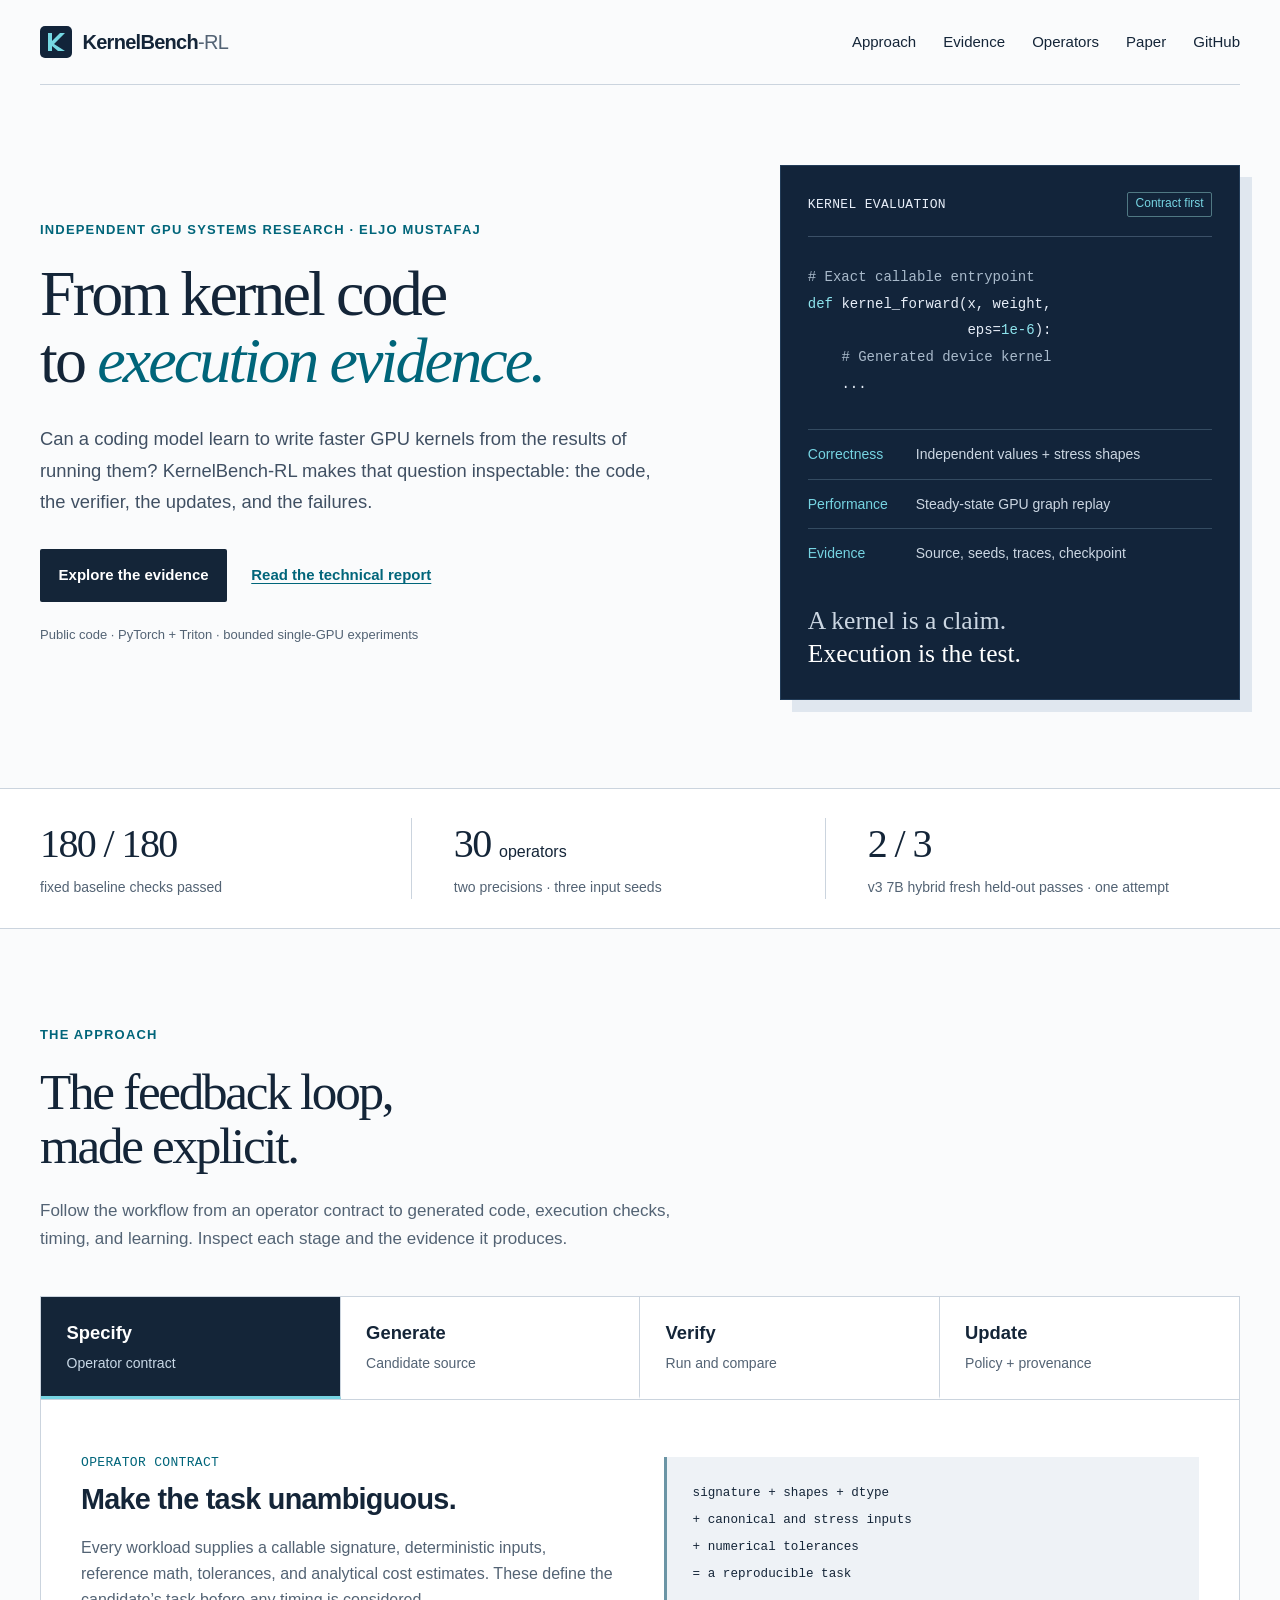
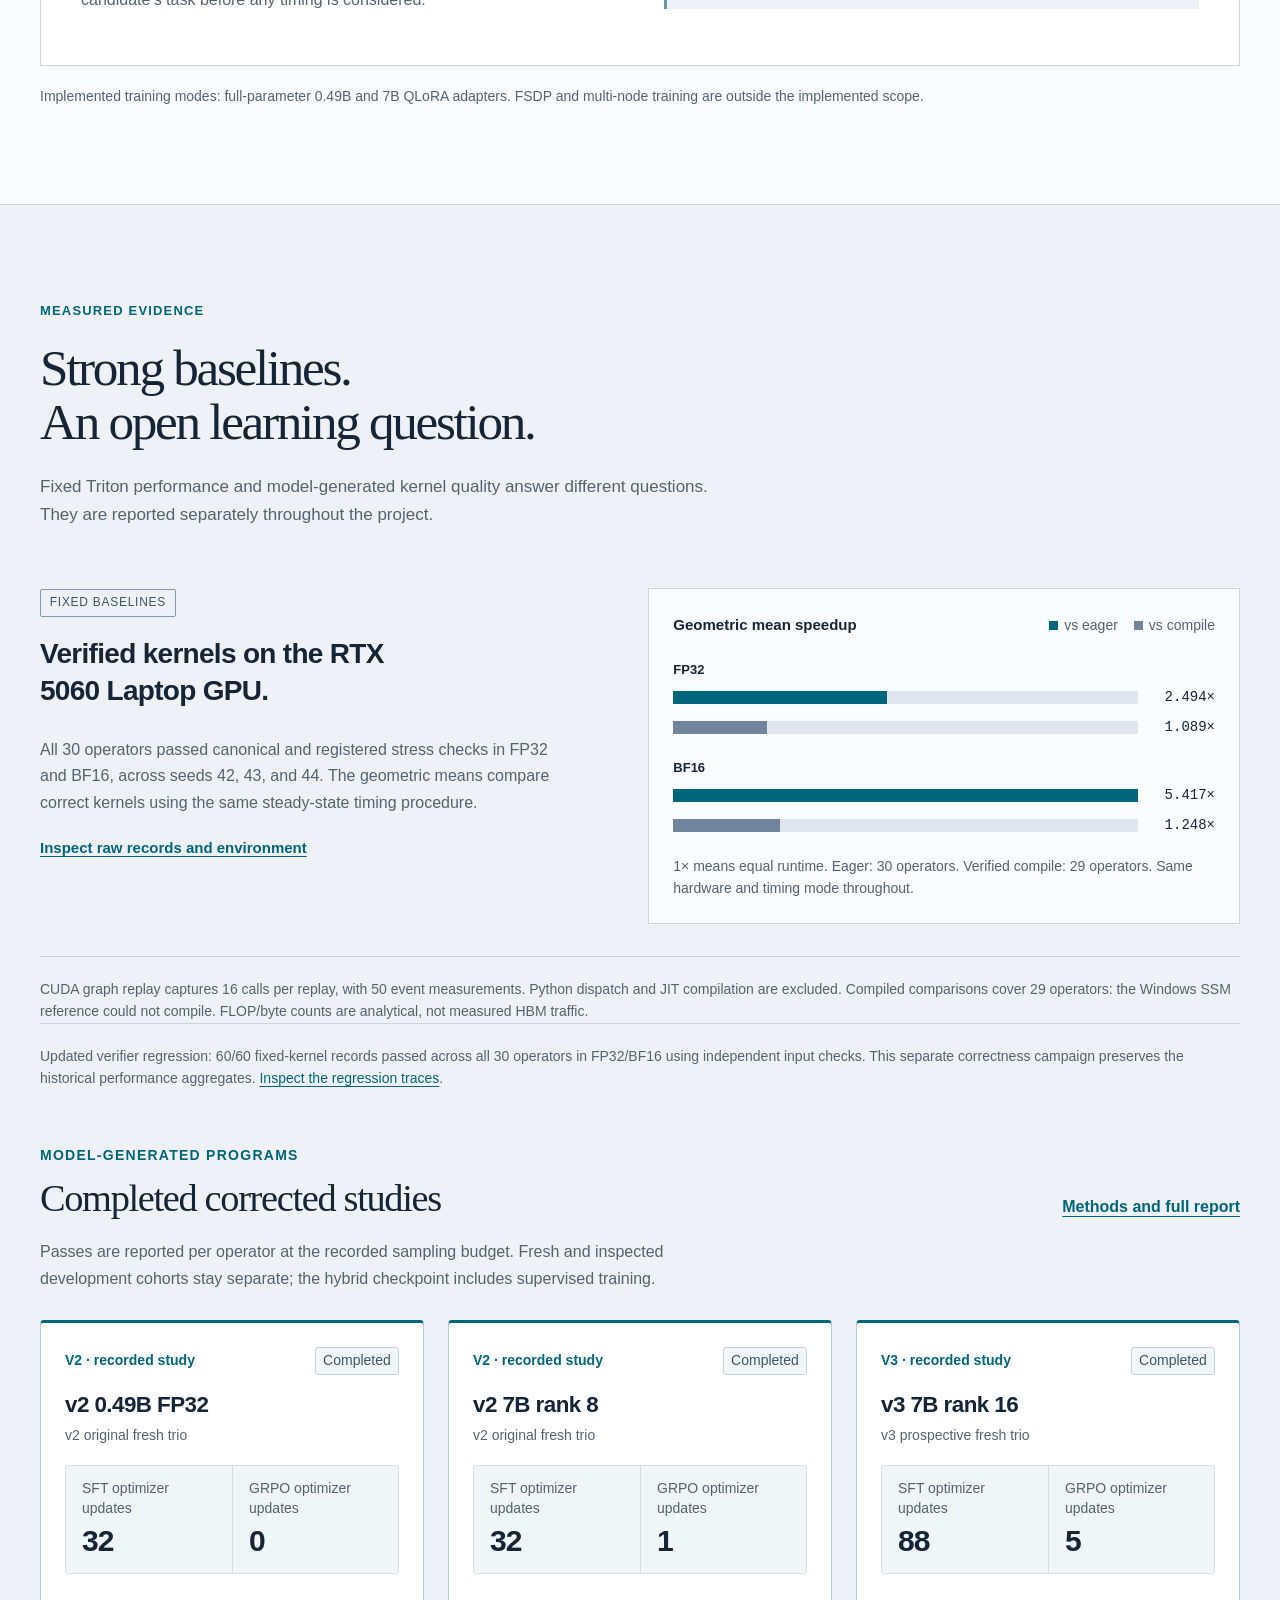
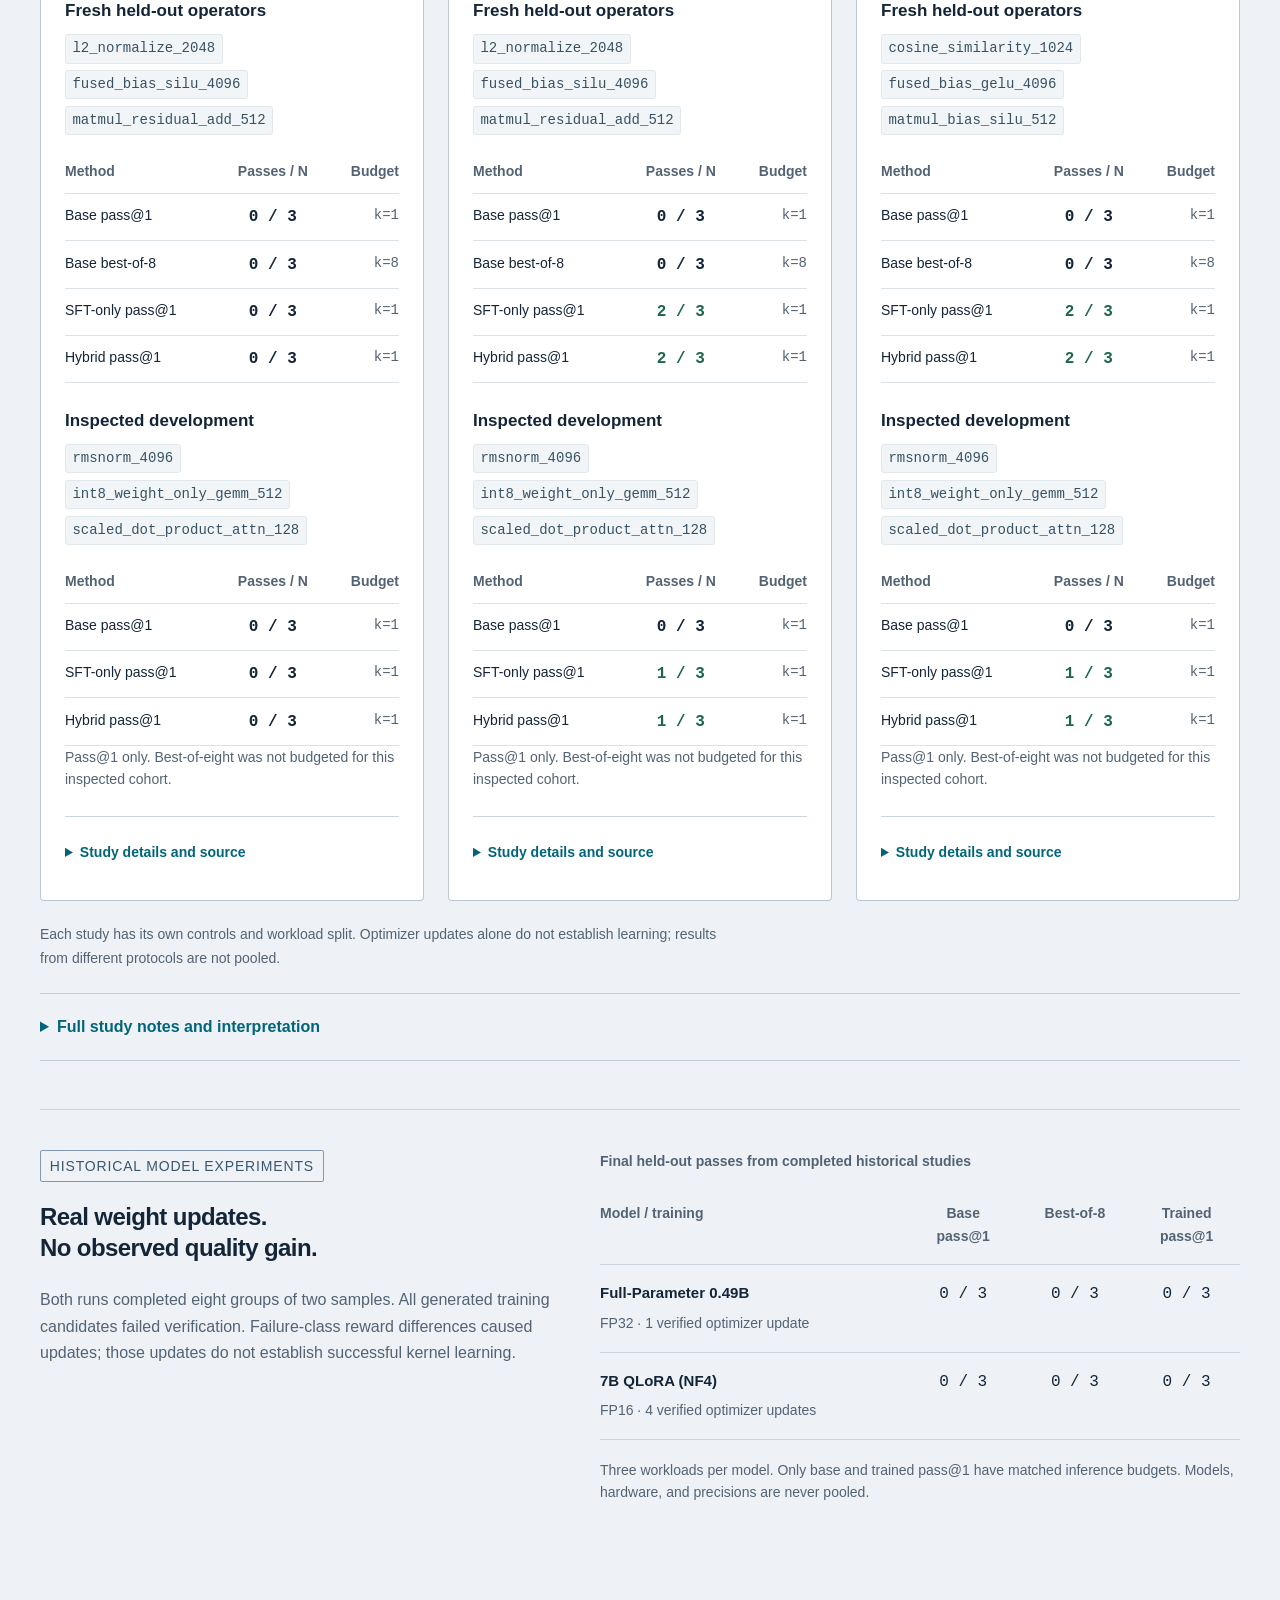
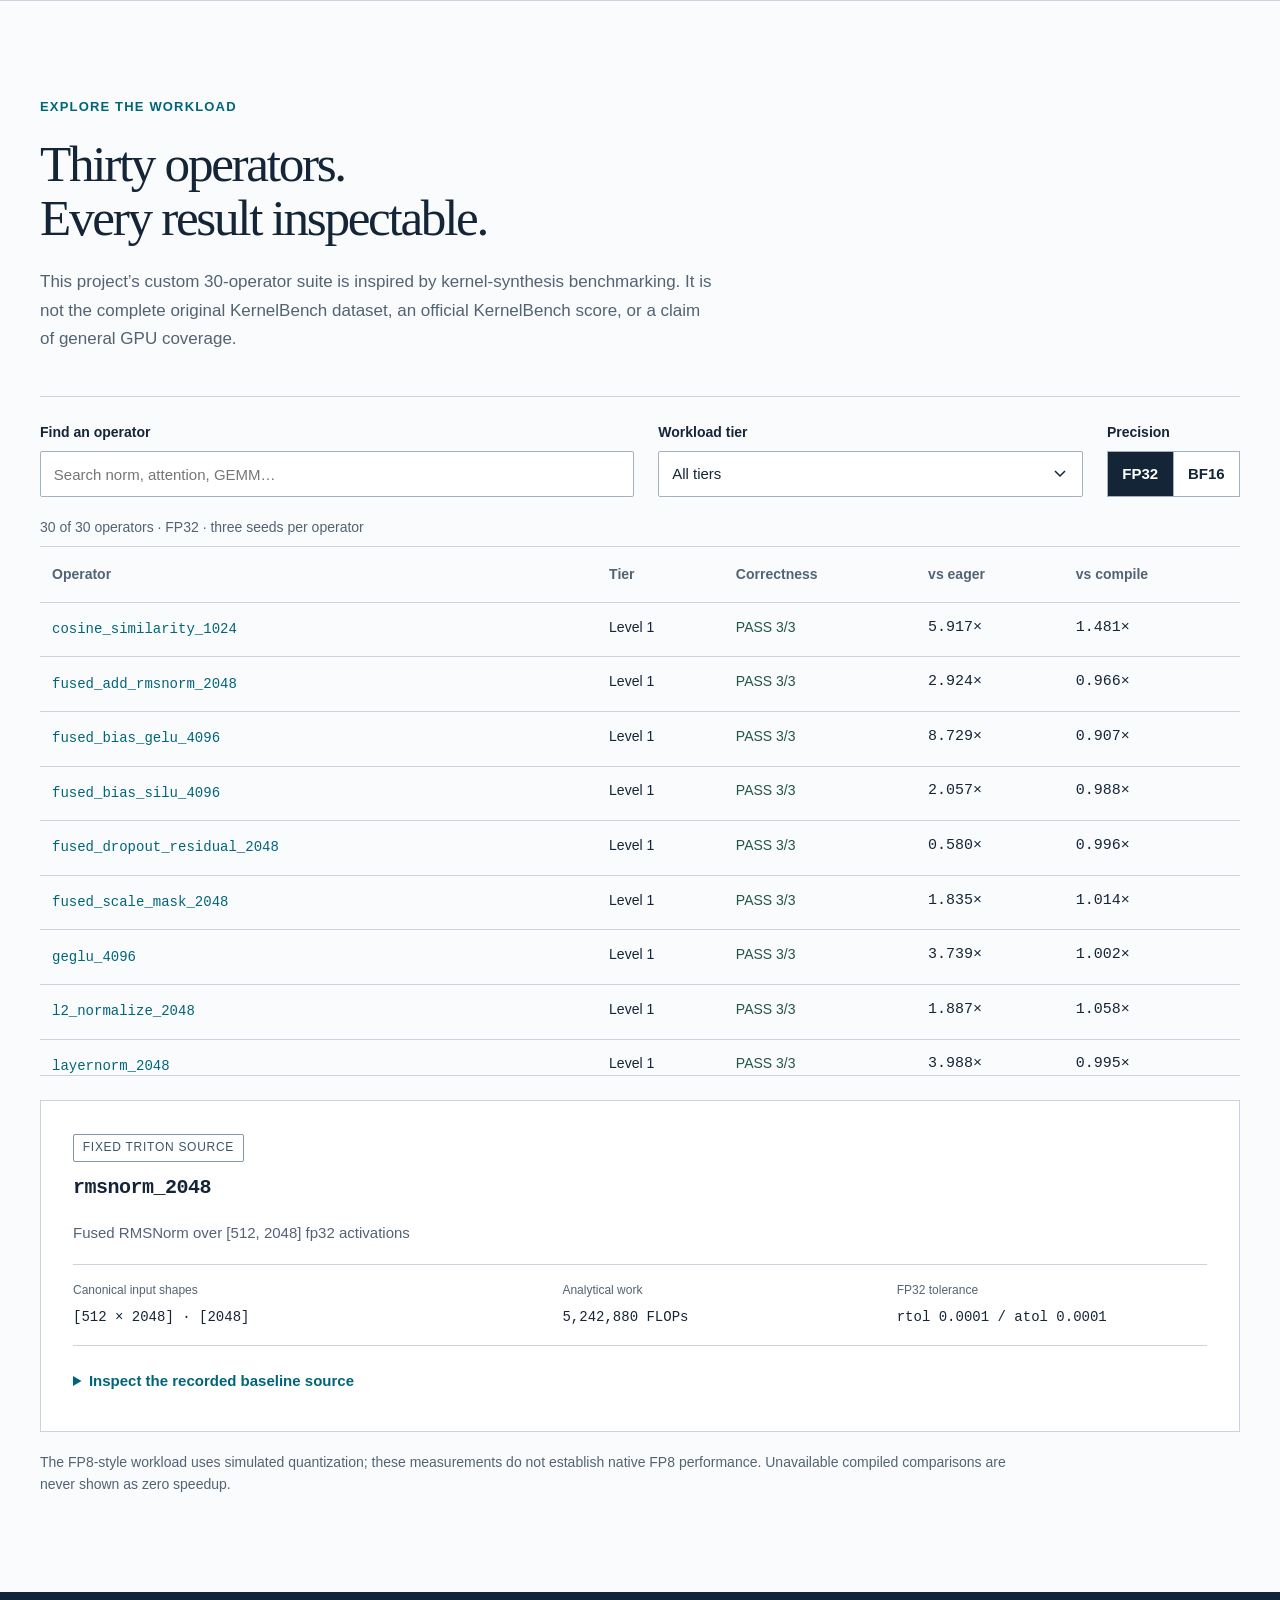
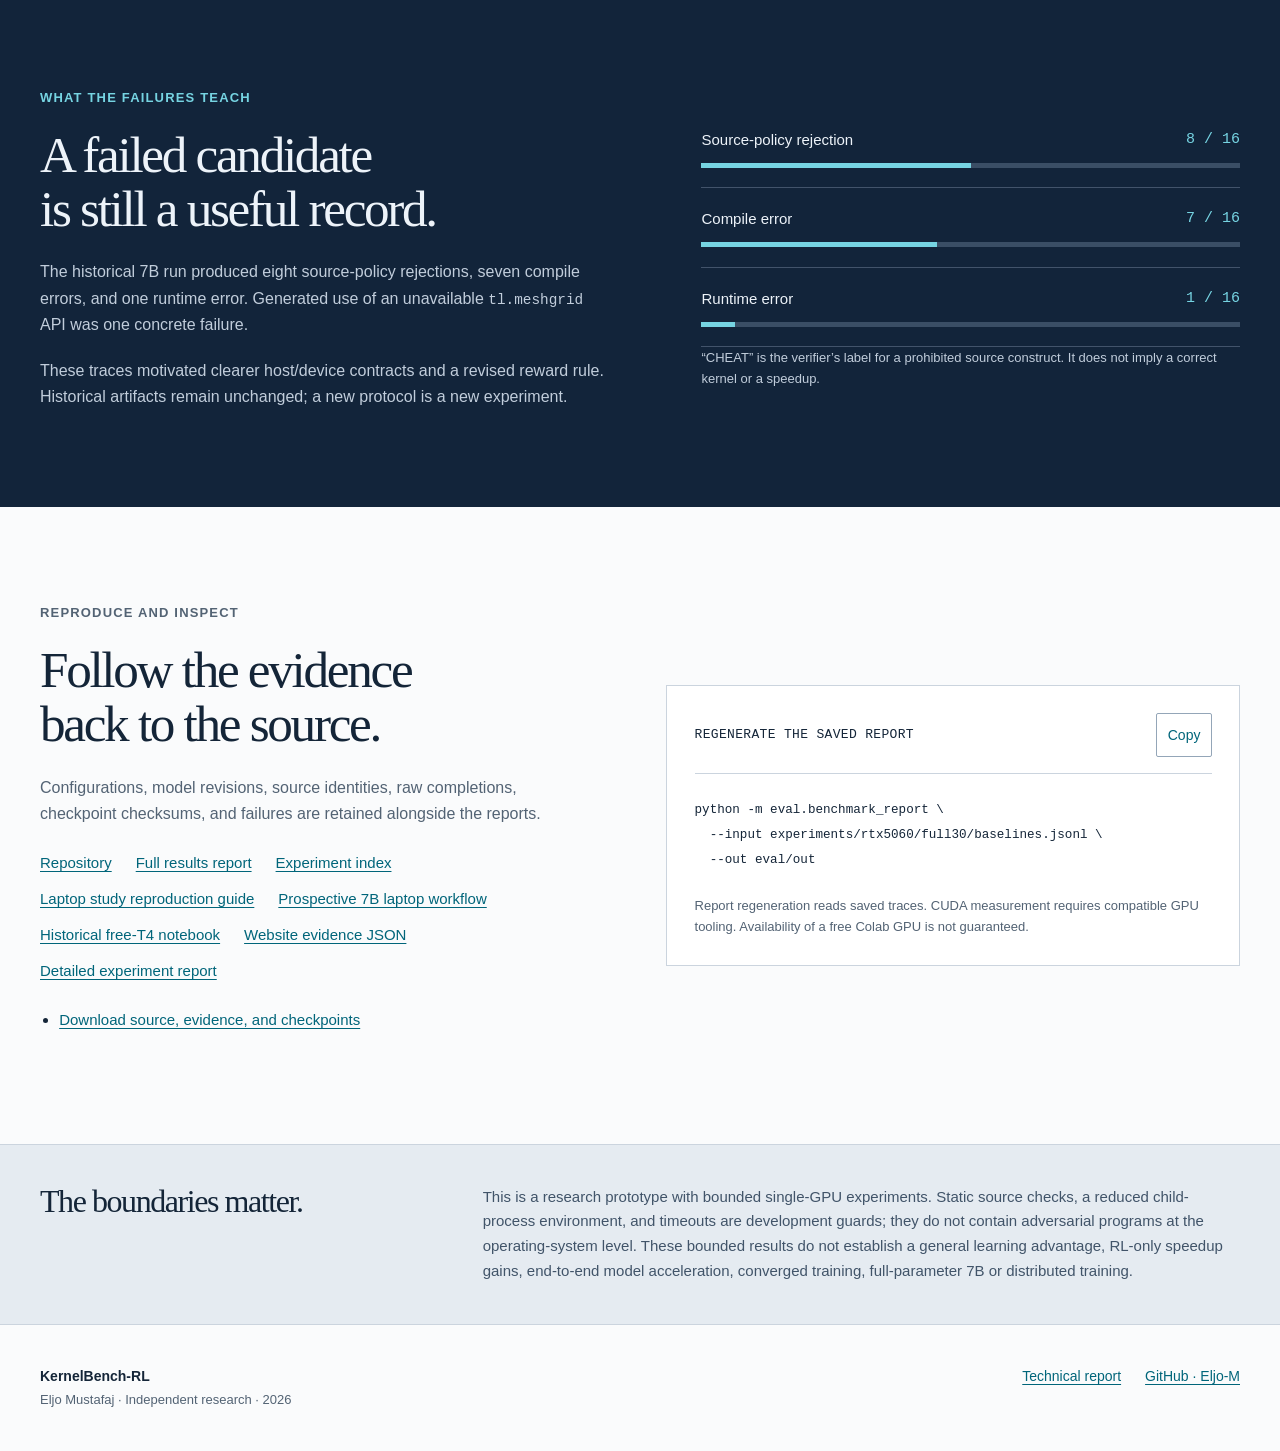
==== docs/index.html @ 9e1c103b "feat: publish verified studies, research paper, and website" ====
<!doctype html>
<html lang="en"><head>
<meta charset="utf-8"><meta name="viewport" content="width=device-width, initial-scale=1">
<meta name="description" content="An independent study of execution-feedback GPU kernel synthesis: verified fixed baselines, real policy updates, and openly reported failures.">
<meta name="robots" content="index,follow"><title>KernelBench-RL — from code to execution evidence</title>
<link rel="icon" href="assets/mark.svg" type="image/svg+xml"><link rel="stylesheet" href="assets/styles.css?v=0.2.0"><script src="assets/app.js?v=0.2.0" defer></script>
</head><body>
<a class="skip-link" href="#main">Skip to content</a>
<div class="draft-notice" data-draft-notice hidden>Website draft · revised study results and paper download await final verification.</div>
<header class="site-header wrap"><a class="brand" href="index.html" aria-label="KernelBench-RL home"><img src="assets/mark.svg" width="32" height="32" alt=""><span>KernelBench<span class="brand-suffix">-RL</span></span></a><nav aria-label="Main navigation"><a href="#approach">Approach</a><a href="#evidence">Evidence</a><a href="#operators">Operators</a><a href="paper.html">Paper</a><a href="https://github.com/Eljo-M/kernelbench-rl">GitHub</a></nav></header>
<main id="main">
<section class="hero wrap" aria-labelledby="hero-title"><div class="hero-copy"><p class="eyebrow">Independent GPU systems research · Eljo Mustafaj</p><h1 id="hero-title">From kernel code<br>to <em>execution evidence.</em></h1><p class="hero-deck">Can a coding model learn to write faster GPU kernels from the results of running them? KernelBench-RL makes that question inspectable: the code, the verifier, the updates, and the failures.</p><div class="hero-actions"><a class="button primary" href="#evidence">Explore the evidence</a><a class="text-link" href="paper.html">Read the technical report</a></div><p class="hero-note">Public code · PyTorch + Triton · bounded single-GPU experiments</p></div><div class="execution-sheet" aria-label="How a candidate becomes evidence"><div class="sheet-top"><span class="mono">KERNEL EVALUATION</span><span class="sheet-tag">Contract first</span></div><div class="sheet-code"><span class="code-muted"># Exact callable entrypoint</span><br><span class="code-blue">def</span> kernel_forward(x, weight,<br>                   eps=<span class="code-blue">1e-6</span>):<br>    <span class="code-muted"># Generated device kernel</span><br>    ...</div><dl class="execution-checks"><div><dt>Correctness</dt><dd>Independent values + stress shapes</dd></div><div><dt>Performance</dt><dd>Steady-state GPU graph replay</dd></div><div><dt>Evidence</dt><dd>Source, seeds, traces, checkpoint</dd></div></dl><p class="sheet-caption">A kernel is a claim.<br><strong>Execution is the test.</strong></p></div></section>
<section class="evidence-strip" aria-label="At a glance"><div class="wrap strip-grid"><div><p class="metric" id="baseline-count">180 / 180</p><p>fixed baseline checks passed</p></div><div><p class="metric">30 <span>operators</span></p><p>two precisions · three input seeds</p></div><div><p class="metric" id="latest-hybrid-score">2 / 3</p><p id="latest-hybrid-label">v3 7B hybrid fresh held-out passes · one attempt</p></div></div></section>
<section id="approach" class="section wrap" aria-labelledby="approach-title"><div class="section-heading"><p class="eyebrow">The approach</p><h2 id="approach-title">The feedback loop,<br>made explicit.</h2><p>Follow the workflow from an operator contract to generated code, execution checks, timing, and learning. Inspect each stage and the evidence it produces.</p></div><div class="pipeline"><div class="pipeline-tabs" role="tablist" aria-label="Kernel synthesis pipeline"><button type="button" role="tab" id="tab-spec" aria-controls="pipeline-panel" aria-selected="true" data-stage="spec">Specify<span>Operator contract</span></button><button type="button" role="tab" id="tab-generate" aria-controls="pipeline-panel" aria-selected="false" tabindex="-1" data-stage="generate">Generate<span>Candidate source</span></button><button type="button" role="tab" id="tab-verify" aria-controls="pipeline-panel" aria-selected="false" tabindex="-1" data-stage="verify">Verify<span>Run and compare</span></button><button type="button" role="tab" id="tab-update" aria-controls="pipeline-panel" aria-selected="false" tabindex="-1" data-stage="update">Update<span>Policy + provenance</span></button></div><div class="pipeline-panel" id="pipeline-panel" role="tabpanel" aria-labelledby="tab-spec" tabindex="0"><div><p class="mono accent" id="stage-label">OPERATOR CONTRACT</p><h3 id="stage-title">Make the task unambiguous.</h3><p id="stage-copy">Every workload supplies a callable signature, deterministic inputs, reference math, tolerances, and analytical cost estimates. These define the candidate’s task before any timing is considered.</p></div><pre class="pipeline-code"><code id="stage-code">signature + shapes + dtype
+ canonical and stress inputs
+ numerical tolerances
= a reproducible task</code></pre></div></div><p class="section-footnote">Implemented training modes: full-parameter 0.49B and 7B QLoRA adapters. FSDP and multi-node training are outside the implemented scope.</p></section>
<section id="evidence" class="section evidence-section" aria-labelledby="evidence-title"><div class="wrap"><div class="section-heading wide"><p class="eyebrow">Measured evidence</p><h2 id="evidence-title">Strong baselines.<br>An open learning question.</h2><p>Fixed Triton performance and model-generated kernel quality answer different questions. They are reported separately throughout the project.</p></div><div class="baseline-result"><div><span class="category-label">Fixed baselines</span><h3>Verified kernels on the RTX 5060 Laptop GPU.</h3><p>All 30 operators passed canonical and registered stress checks in FP32 and BF16, across seeds 42, 43, and 44. The geometric means compare correct kernels using the same steady-state timing procedure.</p><a class="text-link" href="https://github.com/Eljo-M/kernelbench-rl/tree/main/experiments/rtx5060/full30">Inspect raw records and environment</a></div><div class="comparison-chart" id="baseline-chart" aria-label="Geometric mean fixed baseline speedups"><p>Loading artifact-derived measurements…</p></div></div><p class="chart-note">CUDA graph replay captures 16 calls per replay, with 50 event measurements. Python dispatch and JIT compilation are excluded. Compiled comparisons cover 29 operators: the Windows SSM reference could not compile. FLOP/byte counts are analytical, not measured HBM traffic.</p><p class="chart-note" id="updated-verifier-proof">Updated verifier regression: 60/60 fixed-kernel records passed across all 30 operators in FP32/BF16 using independent input checks. This separate correctness campaign preserves the historical performance aggregates. <a href="https://github.com/Eljo-M/kernelbench-rl/tree/main/experiments/retry_v2/verifier_regression">Inspect the regression traces</a>.</p><section class="retry-status revised-results" aria-labelledby="retry-title">
<header class="revised-heading"><div><p class="eyebrow">Model-generated programs</p><h3 id="retry-title">Completed corrected studies</h3></div><a class="text-link" href="paper.html">Methods and full report</a></header>
<p id="retry-intro" class="revised-intro">Passes are reported per operator at the recorded sampling budget. Fresh and inspected development cohorts stay separate; the hybrid checkpoint includes supervised training.</p>
<div id="retry-results" class="study-grid" hidden></div>
<p class="revised-boundary">Each study has its own controls and workload split. Optimizer updates alone do not establish learning; results from different protocols are not pooled.</p>
<details class="study-notes"><summary>Full study notes and interpretation</summary><p id="retry-copy">The corrected v2 0.49B full-parameter FP32 study completed 32 supervised updates and 0 GRPO optimizer updates; fresh held-out counts were Base pass@1 0/3, Base best-of-8 0/3, SFT-only pass@1 0/3, Hybrid pass@1 0/3. The corrected v2 7B QLoRA rank 8 / NF4 / FP16 decoder / CPU vocabulary study completed 32 supervised updates and 1 GRPO optimizer update; fresh held-out counts were Base pass@1 0/3, Base best-of-8 0/3, SFT-only pass@1 2/3, Hybrid pass@1 2/3. The corrected v3 7B QLoRA rank 16 / NF4 / FP16 decoder / CPU vocabulary study completed 88 supervised updates and 5 GRPO optimizer updates; fresh held-out counts were Base pass@1 0/3, Base best-of-8 0/3, SFT-only pass@1 2/3, Hybrid pass@1 2/3. The v2 7B SFT-only and hybrid checkpoints each passed 2/3 fresh held-out operators. The identical passing operators were fused_bias_silu_4096, l2_normalize_2048. No incremental GRPO held-out correctness gain over the SFT-only control was observed in this single configured attempt. V3 fresh held-out counts were Base pass@1 0/3, Base best-of-8 0/3, SFT-only pass@1 2/3, Hybrid pass@1 2/3. Development counts were Base pass@1 0/3, SFT-only pass@1 1/3, Hybrid pass@1 1/3. The SFT-only and hybrid arms have the same passing-operator set; no incremental GRPO held-out correctness gain over SFT was observed in this attempt. Fresh and inspected development cohorts are reported separately; the hybrid includes supervised warmup. V2 and v3 use different fresh operators and configurations and are never pooled.</p></details>
</section>
<section class="historical-context" aria-labelledby="historical-title"><div class="learning-result"><div class="learning-intro"><span class="category-label">Historical model experiments</span><h3 id="historical-title">Real weight updates.<br>No observed quality gain.</h3><p>Both runs completed eight groups of two samples. All generated training candidates failed verification. Failure-class reward differences caused updates; those updates do not establish successful kernel learning.</p></div><div class="table-scroll"><table class="study-table"><caption>Final held-out passes from completed historical studies</caption><thead><tr><th scope="col">Model / training</th><th scope="col">Base<br>pass@1</th><th scope="col">Best-of-8</th><th scope="col">Trained<br>pass@1</th></tr></thead><tbody id="historical-rows"><tr><td colspan="4">Loading paired comparison…</td></tr></tbody></table><p class="table-note">Three workloads per model. Only base and trained pass@1 have matched inference budgets. Models, hardware, and precisions are never pooled.</p></div></div></section></div></section>
<section id="operators" class="section wrap" aria-labelledby="operator-title"><div class="section-heading wide"><p class="eyebrow">Explore the workload</p><h2 id="operator-title">Thirty operators.<br>Every result inspectable.</h2><p>This project’s custom 30-operator suite is inspired by kernel-synthesis benchmarking. It is not the complete original KernelBench dataset, an official KernelBench score, or a claim of general GPU coverage.</p></div><form class="explorer-controls" role="search" aria-label="Filter operator evidence" onsubmit="return false"><div class="search-field"><label for="op-search">Find an operator</label><input id="op-search" type="search" placeholder="Search norm, attention, GEMM…" autocomplete="off"></div><div><label for="level-filter">Workload tier</label><select id="level-filter"><option value="all">All tiers</option><option value="1">Level 1 · elementwise / norm</option><option value="2">Level 2 · fused operations</option><option value="3">Level 3 · sparse / quantized</option></select></div><fieldset class="precision-filter"><legend>Precision</legend><label><input type="radio" name="precision" value="fp32" checked><span>FP32</span></label><label><input type="radio" name="precision" value="bf16"><span>BF16</span></label></fieldset></form><p class="result-count" id="result-count" role="status" aria-live="polite">Loading operator data…</p><div class="table-scroll explorer-table"><table><caption class="visually-hidden">Fixed baseline evidence; speedup geometric means across three seeds</caption><thead><tr><th scope="col">Operator</th><th scope="col">Tier</th><th scope="col">Correctness</th><th scope="col">vs eager</th><th scope="col">vs compile</th></tr></thead><tbody id="operator-rows"><tr><td colspan="5">Loading recorded results…</td></tr></tbody></table></div><div class="operator-detail" id="operator-detail" aria-labelledby="detail-title"><div class="detail-heading"><span class="category-label">Fixed Triton source</span><h3 id="detail-title">Select an operator to inspect its contract.</h3><p id="detail-description"></p></div><dl id="detail-metadata" class="detail-metadata"></dl><details><summary>Inspect the recorded baseline source</summary><p class="code-note" id="detail-hash"></p><pre class="source-code" tabindex="0" aria-label="Recorded fixed Triton baseline"><code id="detail-source"></code></pre></details></div><p class="section-footnote">The FP8-style workload uses simulated quantization; these measurements do not establish native FP8 performance. Unavailable compiled comparisons are never shown as zero speedup.</p></section>
<section class="section failure-section" aria-labelledby="failure-title"><div class="wrap failure-grid"><div><p class="eyebrow">What the failures teach</p><h2 id="failure-title">A failed candidate<br>is still a useful record.</h2><p>The historical 7B run produced eight source-policy rejections, seven compile errors, and one runtime error. Generated use of an unavailable <code>tl.meshgrid</code> API was one concrete failure.</p><p>These traces motivated clearer host/device contracts and a revised reward rule. Historical artifacts remain unchanged; a new protocol is a new experiment.</p></div><div class="failure-bars" id="failure-bars" aria-label="Historical 7B training failure categories"></div></div></section>
<section id="reproduce" class="section wrap" aria-labelledby="reproduce-title"><div class="reproduce-grid"><div><p class="eyebrow">Reproduce and inspect</p><h2 id="reproduce-title">Follow the evidence<br>back to the source.</h2><p>Configurations, model revisions, source identities, raw completions, checkpoint checksums, and failures are retained alongside the reports.</p><div class="resource-links"><a href="https://github.com/Eljo-M/kernelbench-rl">Repository</a><a href="https://github.com/Eljo-M/kernelbench-rl/blob/main/RESULTS.md">Full results report</a><a href="https://github.com/Eljo-M/kernelbench-rl/blob/main/experiments/README.md">Experiment index</a><a href="https://github.com/Eljo-M/kernelbench-rl/blob/main/REPRODUCING_RETRY.md">Laptop study reproduction guide</a><a href="https://github.com/Eljo-M/kernelbench-rl/tree/main/experiments/retry_v3">Prospective 7B laptop workflow</a><a href="https://github.com/Eljo-M/kernelbench-rl/blob/main/notebooks/free_t4.ipynb">Historical free-T4 notebook</a><a href="results.json">Website evidence JSON</a><a href="report.html">Detailed experiment report</a></div><ul class="download-links" id="download-links" hidden></ul></div><div class="reproduction-code"><div><span class="mono">REGENERATE THE SAVED REPORT</span><button type="button" id="copy-command">Copy</button></div><pre><code id="reproduce-command">python -m eval.benchmark_report \
  --input experiments/rtx5060/full30/baselines.jsonl \
  --out eval/out</code></pre><p>Report regeneration reads saved traces. CUDA measurement requires compatible GPU tooling. Availability of a free Colab GPU is not guaranteed.</p><span class="copy-status" id="copy-status" role="status" aria-live="polite"></span></div></div></section>
<section class="scope-band"><div class="wrap"><h2>The boundaries matter.</h2><p>This is a research prototype with bounded single-GPU experiments. Static source checks, a reduced child-process environment, and timeouts are development guards; they do not contain adversarial programs at the operating-system level. These bounded results do not establish a general learning advantage, RL-only speedup gains, end-to-end model acceleration, converged training, full-parameter 7B or distributed training.</p></div></section>
</main><footer class="site-footer wrap"><p>KernelBench-RL<br><span>Eljo Mustafaj · Independent research · 2026</span></p><div><a href="paper.html">Technical report</a><a href="https://github.com/Eljo-M">GitHub · Eljo-M</a></div></footer>
<noscript><div class="noscript-note wrap">Interactive measurements require JavaScript. All evidence is available in the linked <a href="https://github.com/Eljo-M/kernelbench-rl/blob/main/RESULTS.md">results report</a> and <a href="results.json">evidence JSON</a>.</div></noscript>
</body></html>
---- docs/assets/styles.css ----
:root{--ink:#142538;--muted:#536374;--accent:#00657a;--cyan:#76d4e2;--paper:#fafbfc;--line:#cbd4de;--wash:#eef2f6;--dark:#12243a;--serif:Georgia,'Times New Roman',serif;--sans:Inter,'Segoe UI',Arial,sans-serif;--mono:Consolas,'Liberation Mono',monospace;color-scheme:light}
*{box-sizing:border-box}html{scroll-behavior:smooth;scroll-padding-top:2rem}body{margin:0;background:var(--paper);color:var(--ink);font:1rem/1.65 var(--sans);-webkit-font-smoothing:antialiased}a{color:var(--accent);text-underline-offset:.22em;text-decoration-thickness:1px}a:hover{text-decoration-thickness:2px}button,input,select{font:inherit}button,a,input,select,summary{ -webkit-tap-highlight-color:transparent}button{cursor:pointer}button:disabled{cursor:default}button:focus-visible,a:focus-visible,input:focus-visible,select:focus-visible,summary:focus-visible,[tabindex]:focus-visible{outline:3px solid #087ba3;outline-offset:5px}h1,h2,h3,p{margin-top:0}h1,h2{font-family:var(--serif);font-weight:400;letter-spacing:-.045em;line-height:1.05}h1 em,h2 em{font-weight:400;color:var(--accent)}h3{font-size:1.5rem;line-height:1.3;letter-spacing:-.025em;font-weight:600}p{margin-bottom:1.2rem}pre,code,.mono{font-family:var(--mono)}code{font-size:.9em}pre{margin:0;white-space:pre;overflow:auto;tab-size:4}img{max-width:100%}[hidden]{display:none!important}.wrap{width:min(1240px,calc(100% - 80px));margin-inline:auto}.skip-link{position:absolute;left:1rem;top:-100px;z-index:10;padding:.65rem 1rem;background:white}.skip-link:focus{top:1rem}.draft-notice{text-align:center;font-size:.875rem;line-height:1.5;padding:.55rem 1rem;background:#e2edf2;color:#243f50;border-bottom:1px solid #b9cdd6}.site-header{display:flex;align-items:center;justify-content:space-between;gap:2rem;padding-block:1.6rem;border-bottom:1px solid var(--line)}.brand{display:flex;align-items:center;gap:.65rem;color:var(--ink);font-size:1.25rem;font-weight:650;text-decoration:none;letter-spacing:-.035em;white-space:nowrap}.brand-suffix{font-weight:400;color:var(--muted)}.site-header nav{display:flex;gap:1.7rem;flex-wrap:wrap;font-size:.9375rem}.site-header nav a{color:var(--ink);text-decoration:none}.site-header nav a:hover{text-decoration:underline}.eyebrow{font-size:.8125rem;letter-spacing:.09em;text-transform:uppercase;font-weight:650;color:var(--accent);line-height:1.5;margin-bottom:1.3rem}.hero{padding-block:5rem 5.5rem;display:grid;grid-template-columns:minmax(0,1.45fr) minmax(340px,1fr);gap:4.5rem;align-items:center}.hero h1{font-size:clamp(3.6rem,5vw,5.35rem);margin-bottom:1.8rem}.hero-deck{font-size:1.15rem;line-height:1.7;max-width:39rem;color:#405063}.hero-actions{display:flex;align-items:center;gap:1.5rem;flex-wrap:wrap;margin-block:2rem 1.4rem}.button{display:inline-flex;align-items:center;justify-content:center;padding:.8rem 1.1rem;font-size:.9375rem;font-weight:600;text-decoration:none;border:1px solid transparent;border-radius:2px;min-height:46px}.primary{background:var(--ink);color:white}.primary:hover{background:var(--accent);text-decoration:none}.text-link{font-size:.9375rem;font-weight:600}.hero-note{font-size:.8125rem;color:var(--muted);margin:0}.execution-sheet{background:var(--dark);color:#e7eef8;padding:1.6rem 1.7rem 1.8rem;box-shadow:12px 12px 0 #e0e7ef;border:1px solid #223c58}.sheet-top{display:flex;justify-content:space-between;gap:1rem;align-items:center;border-bottom:1px solid #3b5067;padding-bottom:1.2rem}.mono{font-size:.8125rem;letter-spacing:.025em}.sheet-tag{font-size:.75rem;color:var(--cyan);border:1px solid #507883;padding:.1rem .45rem;border-radius:2px;white-space:nowrap}.sheet-code{font-family:var(--mono);font-size:.875rem;line-height:1.9;margin-block:1.7rem 2rem;white-space:pre-wrap}.code-muted{color:#a9bacb}.code-blue{color:#8ee4ed}.execution-checks{margin:0}.execution-checks div{padding:.8rem 0;border-top:1px solid #344b61;display:grid;grid-template-columns:100px 1fr;gap:.5rem;font-size:.8125rem}.execution-checks dt{color:var(--cyan)}.execution-checks dd{margin:0;color:#cbd6e2}.sheet-caption{font-family:var(--serif);font-size:1.6rem;line-height:1.3;margin:1.6rem 0 0;color:#cbd6e2}.sheet-caption strong{font-weight:400;color:white}.evidence-strip{background:white;border-block:1px solid var(--line)}.strip-grid{display:grid;grid-template-columns:repeat(3,minmax(0,1fr));gap:2.6rem;padding-block:1.8rem}.strip-grid>div{padding-right:1.6rem;border-right:1px solid var(--line)}.strip-grid>div:last-child{border:0}.strip-grid p{margin:0;color:var(--muted);font-size:.875rem}.strip-grid .metric{font-family:var(--serif);font-size:2.5rem;color:var(--ink);line-height:1.3;letter-spacing:-.04em;margin-bottom:.4rem}.metric span{font-family:var(--sans);font-size:1rem;letter-spacing:0}.section{padding-block:6rem}.section-heading{max-width:43rem;margin-bottom:2.7rem}.section-heading.wide{max-width:50rem}.section-heading h2,.failure-grid h2,.reproduce-grid h2{font-size:clamp(2.8rem,4vw,4rem);margin-bottom:1.5rem}.section-heading>p:last-child{font-size:1.0625rem;max-width:42rem;color:var(--muted)}.pipeline{border:1px solid var(--line);background:white}.pipeline-tabs{display:grid;grid-template-columns:repeat(4,1fr);border-bottom:1px solid var(--line)}.pipeline-tabs button{border:0;border-right:1px solid var(--line);background:transparent;text-align:left;padding:1.3rem 1.6rem;font-size:1.15rem;font-weight:600;color:var(--ink);border-bottom:3px solid transparent}.pipeline-tabs button:last-child{border-right:0}.pipeline-tabs button[aria-selected=true]{background:var(--ink);color:white;border-bottom-color:var(--cyan)}.pipeline-tabs span{display:block;font-size:.8125rem;margin-top:.25rem;font-weight:400;color:var(--muted)}.pipeline-tabs button[aria-selected=true] span{color:#c8d8e6}.pipeline-panel{padding:2.5rem;display:grid;grid-template-columns:1fr 1fr;gap:3rem;align-items:center;min-height:265px}.pipeline-panel h3{font-size:1.8rem;margin-bottom:1rem}.pipeline-panel p:last-child{margin:0;color:var(--muted)}.accent{color:var(--accent);margin-bottom:.5rem}.pipeline-code{background:var(--wash);padding:1.4rem 1.6rem;line-height:1.9;font-size:.875rem;border-left:3px solid #6b95a5}.section-footnote,.chart-note,.table-note{font-size:.875rem;color:var(--muted);line-height:1.6;margin:1.2rem 0 0}.section-footnote{max-width:62rem}.evidence-section{background:var(--wash);border-block:1px solid var(--line)}.baseline-result{display:grid;grid-template-columns:1fr 1.12fr;gap:5rem;padding-block:1rem 2rem}.category-label{display:inline-block;border:1px solid #8398ac;border-radius:2px;padding:.2rem .55rem;font-size:.75rem;text-transform:uppercase;letter-spacing:.06em;margin-bottom:1.2rem;color:#3a566d}.baseline-result h3{font-size:1.75rem;max-width:25rem}.baseline-result p{color:var(--muted)}.comparison-chart{border:1px solid var(--line);padding:1.5rem;background:var(--paper)}.chart-head{display:flex;justify-content:space-between;gap:1rem;align-items:center;margin-bottom:1.3rem}.chart-head h4{margin:0;font-size:.9375rem}.chart-key{display:flex;gap:1rem;font-size:.75rem;color:var(--muted)}.chart-key span:before{content:'';display:inline-block;width:9px;height:9px;background:var(--accent);margin-right:6px}.chart-key span:last-child:before{background:#70859c}.bar-group{margin:1.1rem 0}.bar-group>p{font-size:.8125rem;font-weight:600;margin:0 0 .35rem;color:var(--ink)}.bar-row{display:grid;grid-template-columns:1fr 4rem;gap:.8rem;align-items:center;margin-block:.4rem}.bar-track{background:#e0e6ed;height:13px}.bar-fill{height:100%;background:var(--accent)}.bar-fill.compiled{background:#70859c}.bar-value{font-family:var(--mono);font-size:.875rem;text-align:right;color:var(--ink)}.chart-foot{font-size:.75rem;line-height:1.6;color:var(--muted);margin:1rem 0 0}.chart-note{margin:0;padding-top:1.3rem;border-top:1px solid var(--line)}.learning-result{display:grid;grid-template-columns:1fr 1.25fr;gap:4rem;margin-block:4rem 3rem}.learning-intro p{color:var(--muted)}.table-scroll{overflow-x:auto;max-width:100%;-webkit-overflow-scrolling:touch}table{border-collapse:collapse;width:100%;font-size:.9375rem}caption{text-align:left;font-size:.8125rem;font-weight:600;color:var(--muted);padding-bottom:.8rem}th,td{padding:1rem .8rem;border-bottom:1px solid var(--line);vertical-align:top;text-align:left}th{font-weight:600;font-size:.8125rem;color:var(--muted)}th:first-child,td:first-child{padding-left:0}.study-table th:not(:first-child),.study-table td:not(:first-child){text-align:center;white-space:nowrap}.study-table td small{display:block;font-size:.75rem;line-height:1.7;color:var(--muted);margin-top:.35rem}.study-table td:not(:first-child){font-family:var(--mono);font-size:1rem;color:var(--ink)}.retry-status{padding:1.7rem 2rem 1.8rem;border:1px solid #9fb7c5;border-left:4px solid var(--accent);background:#f8fbfc}.retry-status .eyebrow{margin-bottom:.6rem}.retry-status h3{font-size:1.6rem;margin-bottom:.75rem}.retry-status p:last-child{margin:0;color:var(--muted);max-width:58rem}.explorer-controls{display:grid;grid-template-columns:1.4fr 1fr auto;gap:1.5rem;align-items:end;border-top:1px solid var(--line);padding-top:1.5rem}.explorer-controls label,.explorer-controls legend{display:block;font-size:.8125rem;font-weight:600;margin-bottom:.45rem}.explorer-controls input[type=search],.explorer-controls select{width:100%;height:46px;border:1px solid #a4b1bf;background:white;color:var(--ink);padding:.5rem .8rem;border-radius:2px;font-size:.9375rem}.explorer-controls select{appearance:none;padding-right:2.7rem;background-image:url("data:image/svg+xml,%3Csvg xmlns='http://www.w3.org/2000/svg' viewBox='0 0 12 8'%3E%3Cpath d='m1 1 5 5 5-5' fill='none' stroke='%23142538' stroke-width='1.5'/%3E%3C/svg%3E");background-repeat:no-repeat;background-position:right 1rem center;background-size:12px}.precision-filter{margin:0;padding:0;border:0;display:flex;gap:0}.precision-filter legend{padding:0}.precision-filter label{margin:0;position:relative}.precision-filter input{position:absolute;opacity:0}.precision-filter span{display:block;padding:.62rem .9rem;border:1px solid #a4b1bf;background:white;font-size:.9375rem;line-height:1.55;min-height:46px}.precision-filter label:last-child span{border-left:0}.precision-filter input:checked+span{background:var(--ink);color:white}.precision-filter input:focus-visible+span{outline:3px solid #087ba3;outline-offset:3px}.result-count{font-size:.8125rem;color:var(--muted);margin:1.2rem 0 .4rem}.explorer-table{max-height:530px;overflow:auto;border-bottom:1px solid var(--line)}.explorer-table table{min-width:720px}.explorer-table th{position:sticky;top:0;background:var(--paper);z-index:1;border-top:1px solid var(--line)}.explorer-table td{padding-block:.8rem}.explorer-table th:first-child,.explorer-table td:first-child{padding-left:.75rem}.explorer-table tr[aria-selected=true]{background:#edf5f7}.op-button{padding:0;border:0;text-align:left;background:none;color:var(--accent);font-family:var(--mono);font-size:.875rem;min-height:28px}.op-button:hover{text-decoration:underline;text-underline-offset:.2em}.tier-label{font-size:.8125rem;white-space:nowrap}.pass-label{font-size:.8125rem;color:#225545;white-space:nowrap}.speedup{font-family:var(--mono);font-variant-numeric:tabular-nums}.unavailable{font-size:.8125rem;color:var(--muted)}.operator-detail{margin-top:1.5rem;border:1px solid var(--line);background:white;padding:2rem}.detail-heading .category-label{margin-bottom:.8rem}.detail-heading h3{font-family:var(--mono);font-size:1.25rem;overflow-wrap:anywhere}.detail-heading p{color:var(--muted);font-size:.9375rem}.detail-metadata{display:grid;grid-template-columns:1.5fr 1fr 1fr;gap:1.5rem;font-size:.875rem;border-block:1px solid var(--line);padding-block:1rem;margin-bottom:1.4rem}.detail-metadata dt{color:var(--muted);font-size:.75rem;margin-bottom:.3rem}.detail-metadata dd{margin:0;font-family:var(--mono);overflow-wrap:anywhere}summary{cursor:pointer;font-size:.9375rem;font-weight:600;color:var(--accent);min-height:30px}.code-note{font-size:.75rem;color:var(--muted);overflow-wrap:anywhere;margin-top:1rem}.source-code{background:var(--dark);color:#dce7f2;padding:1.4rem;max-height:390px;font-size:.8125rem;line-height:1.8}.failure-section{background:var(--dark);color:#edf3f9}.failure-grid{display:grid;grid-template-columns:1.05fr 1fr;gap:6rem;align-items:center}.failure-grid .eyebrow{color:var(--cyan)}.failure-grid p:not(.eyebrow){color:#c1cddb}.failure-grid p:last-child{margin:0}.failure-item{padding-block:1.2rem;border-bottom:1px solid #42536a}.failure-item .failure-label{display:flex;justify-content:space-between;gap:1rem;font-size:.9375rem;margin-bottom:.65rem}.failure-label span:last-child{font-family:var(--mono);color:var(--cyan)}.failure-track{height:5px;background:#3a4e65}.failure-track div{height:100%;background:var(--cyan)}.failure-bars>p{font-size:.8125rem;color:#c1cddb;margin-top:1.1rem}.reproduce-grid{display:grid;grid-template-columns:1fr 1.05fr;gap:5rem;align-items:center}.reproduce-grid p{color:var(--muted)}.resource-links{display:flex;gap:.7rem 1.5rem;flex-wrap:wrap;margin-top:1.5rem;font-size:.9375rem}.reproduction-code{background:white;border:1px solid var(--line);padding:1.7rem;min-width:0}.reproduction-code>div{display:flex;align-items:center;justify-content:space-between;gap:1rem;border-bottom:1px solid var(--line);padding-bottom:1rem}.reproduction-code button,.citation-heading button{border:1px solid #94a6b8;border-radius:2px;background:transparent;padding:.3rem .65rem;font-size:.8125rem;color:var(--accent);min-height:36px}.reproduction-code pre{padding-block:1.4rem;font-size:.875rem;line-height:1.8}.reproduction-code p{font-size:.8125rem;margin:0}.copy-status{font-size:.8125rem;color:var(--accent)}.download-links{padding-left:1.2rem;font-size:.9375rem;margin-top:1.5rem}.scope-band{background:#e5ebf1;border-block:1px solid var(--line);padding-block:2.5rem}.scope-band .wrap{display:grid;grid-template-columns:1fr 2fr;gap:4rem}.scope-band h2{font-size:2rem;margin:0}.scope-band p{font-size:.9375rem;color:#415469;margin:0}.site-footer{padding-block:2.5rem;display:flex;justify-content:space-between;gap:2rem;font-size:.875rem}.site-footer p{margin:0;font-weight:600}.site-footer span{font-size:.8125rem;color:var(--muted);font-weight:400}.site-footer>div{display:flex;gap:1.5rem;align-items:start}.visually-hidden{position:absolute;width:1px;height:1px;padding:0;margin:-1px;overflow:hidden;clip:rect(0,0,0,0);white-space:nowrap;border:0}.noscript-note{padding-block:2rem;color:var(--muted)}
.paper-main{display:grid;grid-template-columns:minmax(0,790px) minmax(170px,1fr);gap:6rem;align-items:start;padding-block:5rem}.paper-article h1{font-size:clamp(2.8rem,4.4vw,4.2rem);line-height:1.1;margin-bottom:2rem}.paper-article h1 em{color:var(--ink)}.paper-author{font-size:1.2rem;margin-bottom:.25rem}.paper-type{font-size:.8125rem;color:var(--muted);margin-bottom:1.6rem}.paper-actions{display:flex;align-items:center;gap:1.2rem;flex-wrap:wrap;padding-bottom:2.5rem;border-bottom:1px solid var(--line)}.abstract{padding-block:2.5rem 1.3rem}.paper-article h2{font-family:var(--sans);font-size:1.4rem;font-weight:600;letter-spacing:-.02em;line-height:1.4}.abstract p{font-family:var(--serif);font-size:1.15rem;line-height:1.8;color:#2e4153}.paper-contributions{border-top:1px solid var(--line);padding-block:1.8rem}.paper-contributions ul{padding-left:1.1rem;color:var(--muted)}.paper-contributions li{padding-left:.35rem;margin-bottom:.6rem}.paper-citation{border:1px solid var(--line);background:white;padding:1.5rem;margin-block:1rem 2rem}.citation-heading{display:flex;align-items:center;justify-content:space-between;gap:1rem;margin-bottom:1rem}.citation-heading h2{margin:0}.paper-citation pre{font-size:.8125rem;line-height:1.8}.paper-citation p{font-size:.8125rem;color:var(--accent);margin:0}.paper-data-note{font-size:.875rem;color:var(--muted)}.paper-sidebar{border-top:3px solid var(--ink);padding-top:1.2rem;margin-top:.4rem}.paper-sidebar>p{color:var(--muted)}.paper-sidebar dl{margin:1.8rem 0}.paper-sidebar dl div{border-top:1px solid var(--line);padding-block:1.1rem}.paper-sidebar dt{font-size:.75rem;color:var(--muted);margin-bottom:.4rem}.paper-sidebar dd{font-size:.875rem;margin:0}.paper-sidebar .text-link{font-size:.875rem}
@media(min-width:1500px){.hero{padding-block:6rem}.hero h1{font-size:5.6rem}}
@media(max-width:1050px){.wrap{width:calc(100% - 48px)}.hero{gap:2rem;grid-template-columns:minmax(0,1.3fr) minmax(310px,1fr)}.hero h1{font-size:3.7rem}.site-header nav{gap:1.1rem}.baseline-result,.learning-result,.failure-grid,.reproduce-grid{gap:2.5rem}.pipeline-panel{gap:2rem;padding:2rem}.paper-main{gap:3rem}.explorer-controls{gap:1rem}.strip-grid{gap:1.5rem}.strip-grid .metric{font-size:2.2rem}}
@media(max-width:800px){.site-header{align-items:flex-start;gap:1.5rem}.site-header nav{justify-content:flex-end;font-size:.875rem;gap:.6rem 1rem;max-width:330px}.hero{grid-template-columns:1fr;padding-block:3.5rem;gap:2.5rem}.hero h1{font-size:clamp(3.4rem,7vw,4.5rem)}.hero-deck{max-width:42rem}.execution-sheet{max-width:640px;display:grid;grid-template-columns:1fr 1fr;gap:0 2rem}.sheet-top{grid-column:1/-1}.sheet-caption{grid-column:1/-1;font-size:1.7rem;margin-top:.5rem}.execution-checks{padding-top:1.6rem}.section{padding-block:4rem}.baseline-result,.learning-result,.failure-grid,.reproduce-grid{grid-template-columns:1fr;gap:2rem}.baseline-result h3{max-width:none}.comparison-chart{max-width:none}.pipeline-panel{grid-template-columns:1fr;gap:1.5rem;min-height:350px}.pipeline-tabs button{padding:1rem;font-size:1rem}.pipeline-tabs span{font-size:.75rem}.learning-result{margin-block:3rem 2rem}.strip-grid{gap:1rem}.strip-grid>div{padding-right:1rem}.strip-grid p{font-size:.8125rem}.strip-grid .metric{font-size:1.8rem}.explorer-controls{grid-template-columns:1fr 1fr}.search-field{grid-column:1/-1}.precision-filter{justify-self:end}.scope-band .wrap{grid-template-columns:1fr;gap:1rem}.paper-main{grid-template-columns:1fr;gap:2rem;padding-block:3rem}.paper-sidebar{max-width:none;display:none}.paper-article h1{max-width:40rem}.site-footer>div{flex-wrap:wrap;gap:.5rem 1.2rem}.detail-metadata{grid-template-columns:1fr 1fr}.detail-metadata>div:first-child{grid-column:1/-1}}
@media(max-width:480px){.wrap{width:calc(100% - 32px)}.site-header{display:block;padding-block:1.1rem}.site-header nav{justify-content:flex-start;max-width:none;margin-top:1rem;font-size:.875rem;gap:.65rem 1.1rem}.brand{font-size:1.2rem}.draft-notice{font-size:.8125rem}.hero{padding-top:2.8rem}.hero h1{font-size:3.1rem}.eyebrow{font-size:.75rem;letter-spacing:.07em}.hero-deck{font-size:1.0625rem}.hero-actions{gap:1rem}.execution-sheet{display:block;padding:1.3rem;box-shadow:7px 7px 0 #e0e7ef}.sheet-code{font-size:.8125rem}.execution-checks{padding:0}.sheet-caption{margin-top:1rem}.strip-grid{display:block;padding-block:.7rem}.strip-grid>div{border-right:0;border-bottom:1px solid var(--line);display:grid;grid-template-columns:115px 1fr;align-items:center;gap:1rem;padding-block:1rem}.strip-grid .metric{font-size:1.9rem;margin:0;line-height:1.1}.metric span{font-size:.8125rem;display:block;margin-top:.35rem}.section-heading h2,.failure-grid h2,.reproduce-grid h2{font-size:2.7rem}.pipeline-tabs{grid-template-columns:1fr 1fr}.pipeline-tabs button:nth-child(-n+2){border-bottom:1px solid var(--line)}.pipeline-tabs button:nth-child(2){border-right:0}.pipeline-tabs button[aria-selected=true]{box-shadow:inset 0 -3px var(--cyan)}.pipeline-panel{padding:1.5rem}.pipeline-code{padding:1rem;font-size:.8125rem}.baseline-result{padding-top:0}.comparison-chart{padding:1rem}.chart-head{align-items:flex-start}.chart-key{display:block}.chart-key span{display:block}.chart-key span+span{margin-top:.25rem}.retry-status{padding:1.3rem}.explorer-controls{grid-template-columns:1fr}.search-field{grid-column:auto}.precision-filter{justify-self:start}.operator-detail{padding:1.3rem}.detail-metadata{grid-template-columns:1fr}.detail-metadata>div:first-child{grid-column:auto}.source-code{padding:1rem}.reproduction-code{padding:1.2rem}.reproduction-code .mono{font-size:.75rem}.site-footer{display:block}.site-footer>div{margin-top:1.1rem}.paper-article h1{font-size:2.65rem}.paper-citation{padding:1.1rem}.citation-heading{align-items:flex-start}.citation-heading h2{font-size:1.2rem}}
@media(prefers-reduced-motion:reduce){html{scroll-behavior:auto}*,*:before,*:after{transition:none!important;animation:none!important}}
@media print{.site-header,.draft-notice,.site-footer,button,.paper-sidebar{display:none}.paper-main{display:block;padding:0}.wrap{width:100%}.paper-article h1{font-size:30pt}.paper-citation pre{white-space:pre-wrap}body{background:white;color:black}.paper-actions{display:none}}
.explorer-controls label,.explorer-controls legend,.explorer-table th{font-size:.875rem}.source-code{font-size:.875rem}

/* Corrected study results: full-width evidence, with one card per actual run. */
.revised-results{margin-block:3.5rem 0;padding:0;border:0;background:transparent}
.revised-heading{display:flex;align-items:flex-end;justify-content:space-between;gap:1.5rem;margin-bottom:1.1rem}
.revised-heading .eyebrow{font-size:.875rem;margin-bottom:.6rem}
.revised-heading h3{font-family:var(--serif);font-size:clamp(2rem,3vw,2.65rem);font-weight:400;letter-spacing:-.035em;margin:0;line-height:1.15}
.revised-heading>.text-link{flex-shrink:0;font-size:1rem}
.revised-intro{font-size:1rem!important;line-height:1.7;max-width:76ch;color:var(--muted);margin-bottom:1.75rem}
.study-grid{display:grid;grid-template-columns:repeat(auto-fit,minmax(min(100%,350px),1fr));gap:1.5rem;align-items:start}
.study-card{min-width:0;padding:1.5rem;background:white;border:1px solid #b9c8d3;border-top:3px solid var(--accent);border-radius:4px}
.study-card-heading{min-height:99px;margin-bottom:1.15rem}
.study-card-topline{display:flex;align-items:center;justify-content:space-between;gap:.75rem;margin-bottom:.9rem}
.study-card .study-version{font-size:.875rem;line-height:1.4;color:var(--accent);font-weight:650;margin:0}
.study-status{font-size:.875rem;line-height:1.4;white-space:nowrap;color:#385767;border:1px solid #c2d3dc;border-radius:3px;padding:.2rem .45rem;background:#f1f7f8}
.study-card h4{font-size:1.4rem;font-weight:650;letter-spacing:-.025em;line-height:1.3;margin:0 0 .4rem;overflow-wrap:anywhere}
.study-card .study-cohort-label{font-size:.875rem;line-height:1.5;margin:0;color:var(--muted)}
.study-counts{display:grid;grid-template-columns:repeat(2,minmax(0,1fr));gap:0;background:#f0f5f7;border:1px solid #d4dfe5;border-radius:3px;margin:0 0 1.6rem}
.study-counts>div{padding:.85rem 1rem;min-width:0}
.study-counts>div+div{border-left:1px solid #d4dfe5}
.study-counts dt{font-size:.875rem;line-height:1.4;min-height:2.8em;color:var(--muted)}
.study-counts dd{font-size:1.875rem;font-weight:600;line-height:1.2;font-variant-numeric:tabular-nums;letter-spacing:-.03em;margin:.3rem 0 0}
.study-cohort{margin:0 0 1.6rem}
.study-cohort h5{font-size:1.0625rem;font-weight:650;line-height:1.4;margin:0 0 .7rem}
.cohort-workloads{display:flex;flex-wrap:wrap;gap:.4rem;list-style:none;padding:0;margin:0 0 .9rem}
.cohort-workloads li{min-width:0;max-width:100%;margin:0;line-height:1.45}
.cohort-workloads code{display:block;font-size:.875rem;line-height:1.5;color:#385264;background:#f1f5f7;border:1px solid #e0e8ed;border-radius:3px;padding:.2rem .4rem;overflow-wrap:anywhere}
.study-method-scroll{max-width:100%;overflow-x:auto;-webkit-overflow-scrolling:touch}
.study-method-table{width:100%;font-size:.875rem;line-height:1.5}
.study-method-table th,.study-method-table td{padding:.7rem .45rem;border-bottom:1px solid #dbe3e9}
.study-method-table th{font-size:.875rem;font-weight:600;color:var(--muted)}
.study-method-table th:first-child,.study-method-table td:first-child{padding-left:0}
.study-method-table th:last-child,.study-method-table td:last-child{padding-right:0;text-align:right;white-space:nowrap}
.study-method-table th:nth-child(2),.study-method-table td:nth-child(2){text-align:center;white-space:nowrap}
.study-method-table .pass-count{font:600 1rem/1.5 var(--mono);font-variant-numeric:tabular-nums;color:#1e6551}
.study-method-table .pass-count.zero{color:var(--ink)}
.budget-count{font-family:var(--mono);font-size:.875rem;color:var(--muted)}
.study-card .study-method-note{font-size:.875rem;line-height:1.6;color:var(--muted);margin:.7rem 0 0}
.study-provenance{border-top:1px solid var(--line);padding-top:.9rem}
.study-provenance summary{font-size:.875rem;line-height:1.5;padding:.65rem 0;min-height:44px}
.study-provenance dl{margin:1.15rem 0}
.study-provenance dl>div{margin-bottom:.9rem}
.study-provenance dt{font-size:.875rem;color:var(--muted);margin-bottom:.25rem}
.study-provenance dd{font-size:1rem;line-height:1.6;margin:0;overflow-wrap:anywhere}
.study-provenance dd code{display:block;font-size:.875rem;line-height:1.6;overflow-wrap:anywhere}
.study-provenance dd a,.study-provenance>a{display:inline-block;font-size:.875rem;line-height:1.6;margin-top:.3rem}
.study-provenance p{font-size:1rem;line-height:1.7;margin-top:1rem}
.revised-results .revised-boundary{font-size:.875rem;line-height:1.7;max-width:90ch;color:var(--muted);margin:1.4rem 0}
.study-notes{border-block:1px solid #c2d0da;padding:.7rem 0}
.study-notes summary{font-size:1rem;line-height:1.5;padding:.6rem 0;min-height:44px}
.study-notes p{font-size:1rem!important;line-height:1.8;max-width:84ch!important;margin:1rem 0 .6rem}
.historical-context{border-top:1px solid var(--line);margin-top:3rem;padding-top:2.5rem}
.historical-context .learning-result{margin:0;align-items:start;gap:3rem}
.historical-context .category-label,.historical-context th,.historical-context caption,.historical-context .study-table td small{font-size:.875rem}
.historical-context .learning-intro p{font-size:1rem}
@media(max-width:600px){
  .revised-heading{display:block}
  .revised-heading>.text-link{display:inline-block;margin-top:1rem}
  .study-card{padding:1.25rem}
  .study-card-heading{min-height:0}
  .study-grid{gap:1.2rem}
  .study-card h4{font-size:1.4rem}
  .study-counts>div{padding:.85rem .8rem}
  .revised-results{margin-top:2.5rem}
  .historical-context .learning-result{gap:1.4rem}
}

/* Keep controls and evidence labels readable at every breakpoint. */
.explorer-controls label,.explorer-controls legend,.chart-key,.chart-foot,
.result-count,.pass-label,.tier-label,.unavailable,.execution-checks div,
.pipeline-tabs span,.paper-sidebar dt{font-size:.875rem}
.reproduction-code button,.citation-heading button{font-size:.875rem;min-height:44px}
.source-code,.paper-citation pre{font-size:.875rem}
.paper-article{min-width:0}
.study-counts>div{display:flex;flex-direction:column}
.study-counts dt{flex:1}
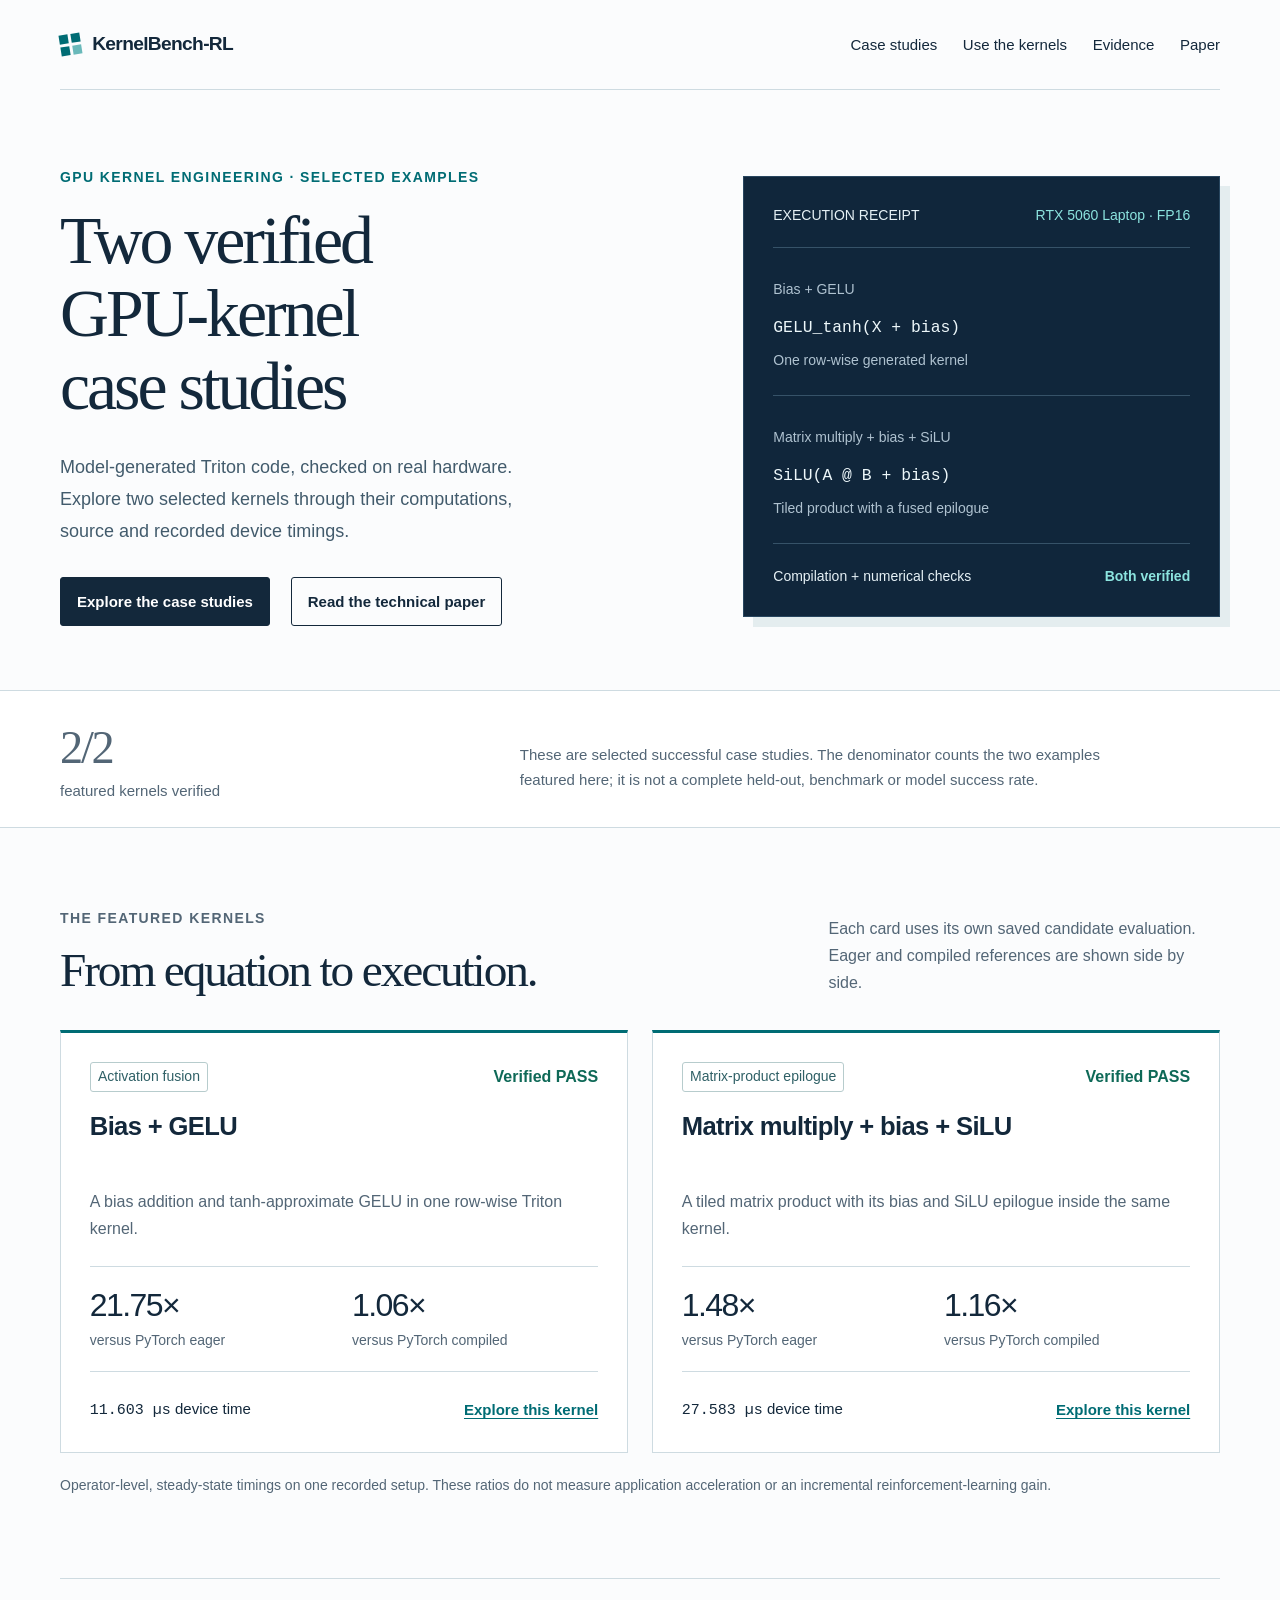
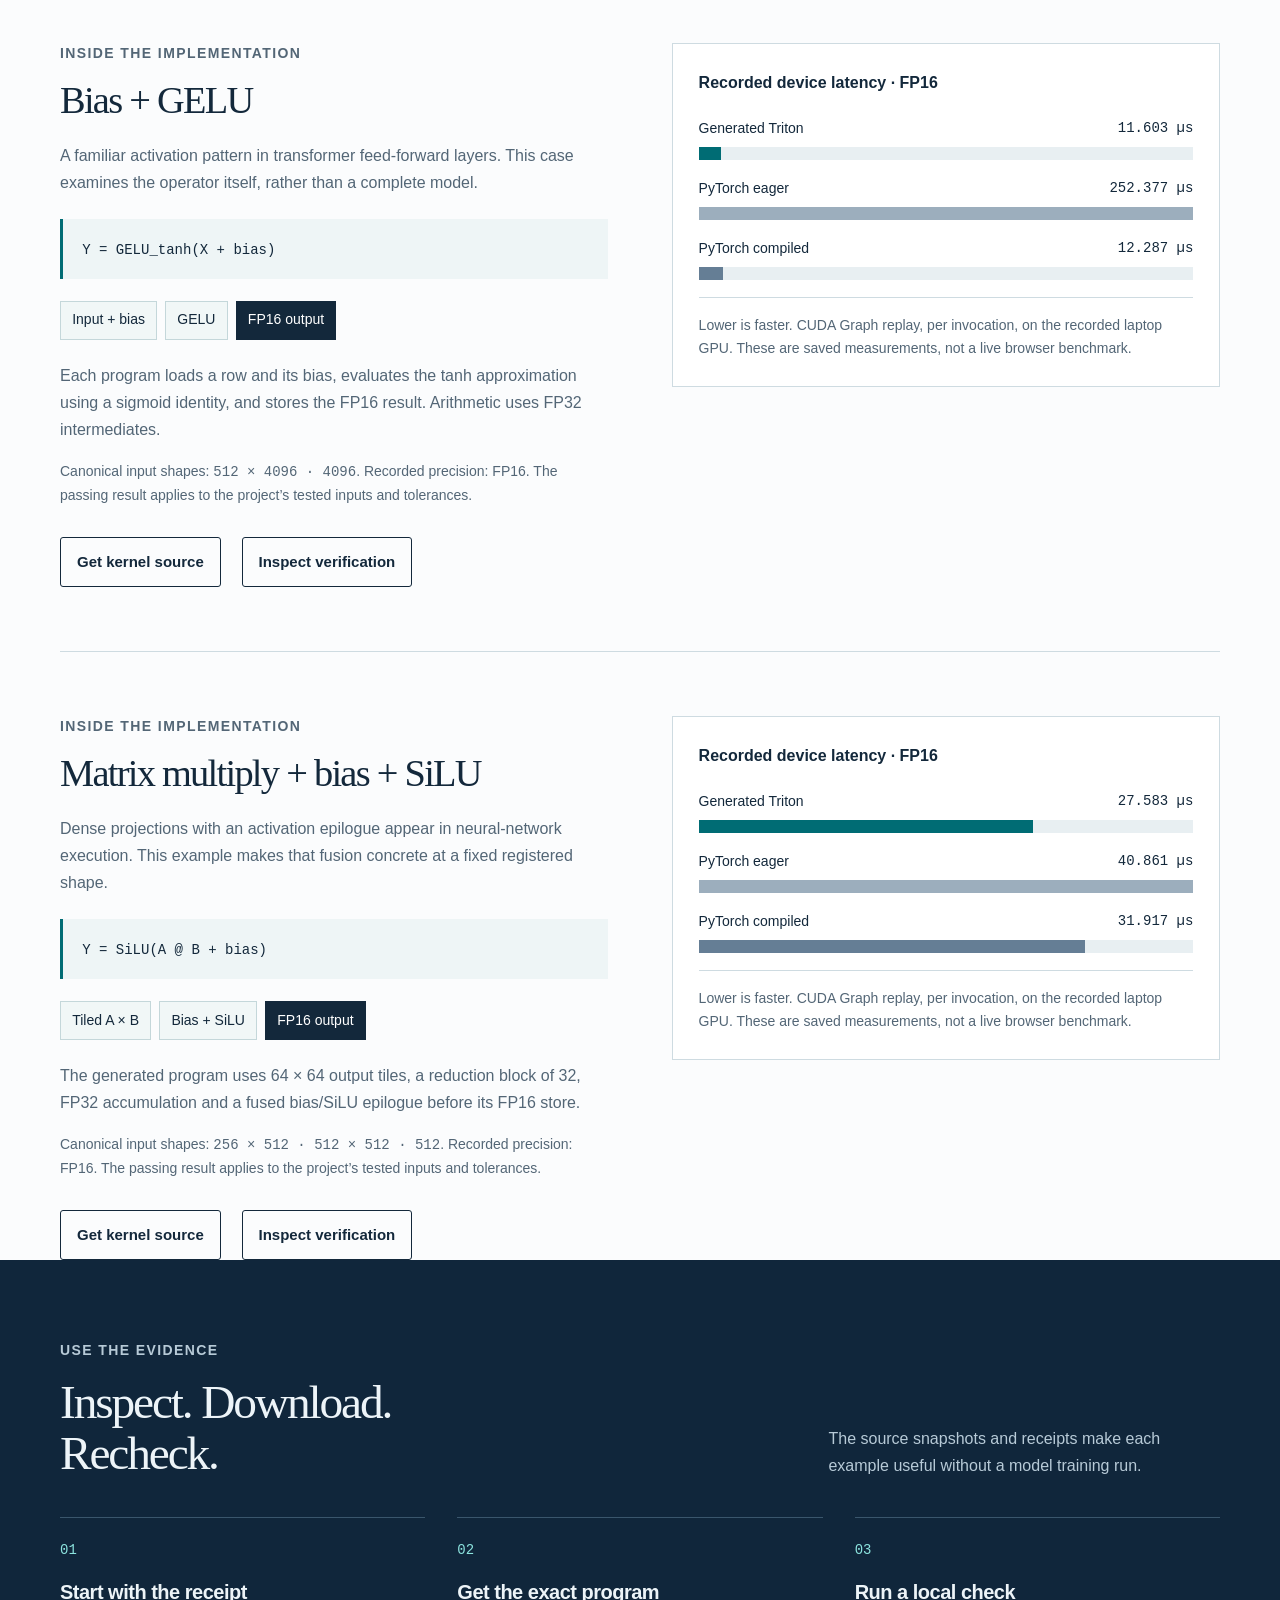
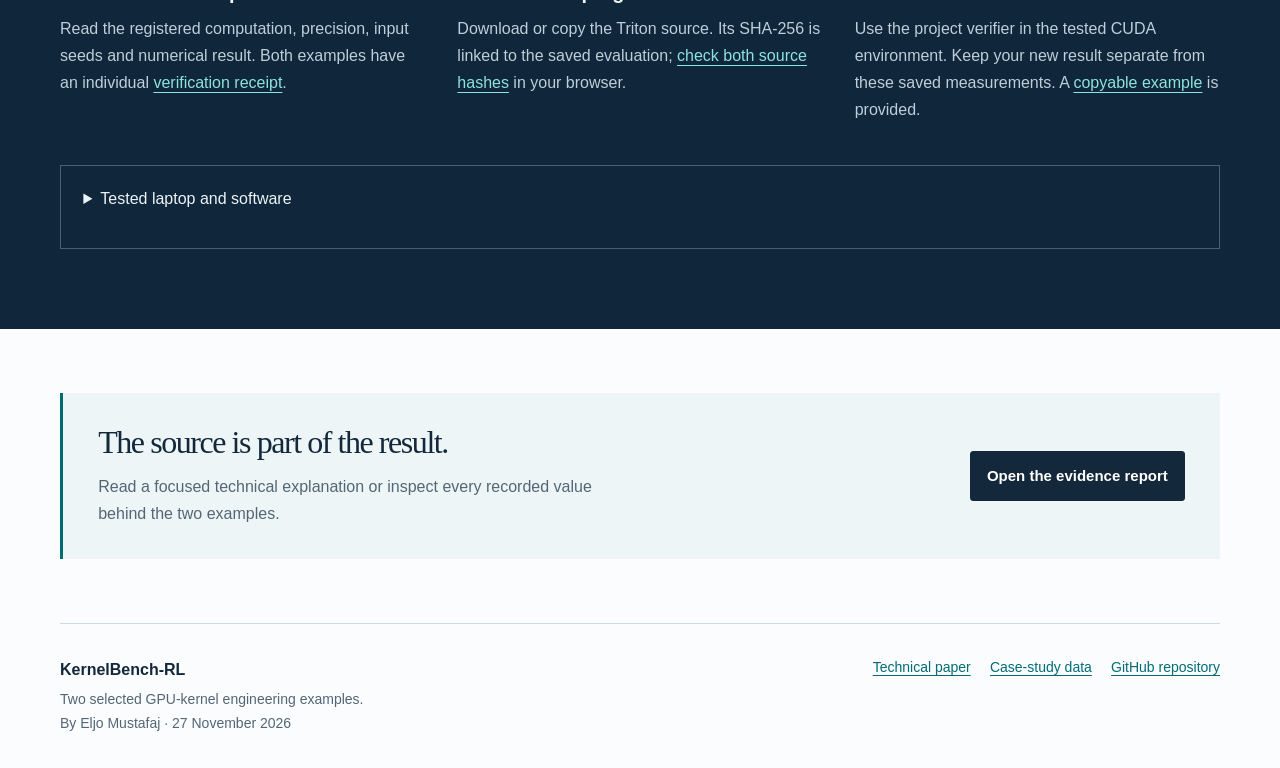
==== commit 7a64f085: "docs: present two verified GPU kernel case studies" ====
--- a/docs/index.html
+++ b/docs/index.html
@@ -1,34 +1,2 @@
 <!doctype html>
-<html lang="en"><head>
-<meta charset="utf-8"><meta name="viewport" content="width=device-width, initial-scale=1">
-<meta name="description" content="An independent study of execution-feedback GPU kernel synthesis: verified fixed baselines, real policy updates, and openly reported failures.">
-<meta name="robots" content="index,follow"><title>KernelBench-RL — from code to execution evidence</title>
-<link rel="icon" href="assets/mark.svg" type="image/svg+xml"><link rel="stylesheet" href="assets/styles.css?v=0.2.0"><script src="assets/app.js?v=0.2.0" defer></script>
-</head><body>
-<a class="skip-link" href="#main">Skip to content</a>
-<div class="draft-notice" data-draft-notice hidden>Website draft · revised study results and paper download await final verification.</div>
-<header class="site-header wrap"><a class="brand" href="index.html" aria-label="KernelBench-RL home"><img src="assets/mark.svg" width="32" height="32" alt=""><span>KernelBench<span class="brand-suffix">-RL</span></span></a><nav aria-label="Main navigation"><a href="#approach">Approach</a><a href="#evidence">Evidence</a><a href="#operators">Operators</a><a href="paper.html">Paper</a><a href="https://github.com/Eljo-M/kernelbench-rl">GitHub</a></nav></header>
-<main id="main">
-<section class="hero wrap" aria-labelledby="hero-title"><div class="hero-copy"><p class="eyebrow">Independent GPU systems research · Eljo Mustafaj</p><h1 id="hero-title">From kernel code<br>to <em>execution evidence.</em></h1><p class="hero-deck">Can a coding model learn to write faster GPU kernels from the results of running them? KernelBench-RL makes that question inspectable: the code, the verifier, the updates, and the failures.</p><div class="hero-actions"><a class="button primary" href="#evidence">Explore the evidence</a><a class="text-link" href="paper.html">Read the technical report</a></div><p class="hero-note">Public code · PyTorch + Triton · bounded single-GPU experiments</p></div><div class="execution-sheet" aria-label="How a candidate becomes evidence"><div class="sheet-top"><span class="mono">KERNEL EVALUATION</span><span class="sheet-tag">Contract first</span></div><div class="sheet-code"><span class="code-muted"># Exact callable entrypoint</span><br><span class="code-blue">def</span> kernel_forward(x, weight,<br>                   eps=<span class="code-blue">1e-6</span>):<br>    <span class="code-muted"># Generated device kernel</span><br>    ...</div><dl class="execution-checks"><div><dt>Correctness</dt><dd>Independent values + stress shapes</dd></div><div><dt>Performance</dt><dd>Steady-state GPU graph replay</dd></div><div><dt>Evidence</dt><dd>Source, seeds, traces, checkpoint</dd></div></dl><p class="sheet-caption">A kernel is a claim.<br><strong>Execution is the test.</strong></p></div></section>
-<section class="evidence-strip" aria-label="At a glance"><div class="wrap strip-grid"><div><p class="metric" id="baseline-count">180 / 180</p><p>fixed baseline checks passed</p></div><div><p class="metric">30 <span>operators</span></p><p>two precisions · three input seeds</p></div><div><p class="metric" id="latest-hybrid-score">2 / 3</p><p id="latest-hybrid-label">v3 7B hybrid fresh held-out passes · one attempt</p></div></div></section>
-<section id="approach" class="section wrap" aria-labelledby="approach-title"><div class="section-heading"><p class="eyebrow">The approach</p><h2 id="approach-title">The feedback loop,<br>made explicit.</h2><p>Follow the workflow from an operator contract to generated code, execution checks, timing, and learning. Inspect each stage and the evidence it produces.</p></div><div class="pipeline"><div class="pipeline-tabs" role="tablist" aria-label="Kernel synthesis pipeline"><button type="button" role="tab" id="tab-spec" aria-controls="pipeline-panel" aria-selected="true" data-stage="spec">Specify<span>Operator contract</span></button><button type="button" role="tab" id="tab-generate" aria-controls="pipeline-panel" aria-selected="false" tabindex="-1" data-stage="generate">Generate<span>Candidate source</span></button><button type="button" role="tab" id="tab-verify" aria-controls="pipeline-panel" aria-selected="false" tabindex="-1" data-stage="verify">Verify<span>Run and compare</span></button><button type="button" role="tab" id="tab-update" aria-controls="pipeline-panel" aria-selected="false" tabindex="-1" data-stage="update">Update<span>Policy + provenance</span></button></div><div class="pipeline-panel" id="pipeline-panel" role="tabpanel" aria-labelledby="tab-spec" tabindex="0"><div><p class="mono accent" id="stage-label">OPERATOR CONTRACT</p><h3 id="stage-title">Make the task unambiguous.</h3><p id="stage-copy">Every workload supplies a callable signature, deterministic inputs, reference math, tolerances, and analytical cost estimates. These define the candidate’s task before any timing is considered.</p></div><pre class="pipeline-code"><code id="stage-code">signature + shapes + dtype
-+ canonical and stress inputs
-+ numerical tolerances
-= a reproducible task</code></pre></div></div><p class="section-footnote">Implemented training modes: full-parameter 0.49B and 7B QLoRA adapters. FSDP and multi-node training are outside the implemented scope.</p></section>
-<section id="evidence" class="section evidence-section" aria-labelledby="evidence-title"><div class="wrap"><div class="section-heading wide"><p class="eyebrow">Measured evidence</p><h2 id="evidence-title">Strong baselines.<br>An open learning question.</h2><p>Fixed Triton performance and model-generated kernel quality answer different questions. They are reported separately throughout the project.</p></div><div class="baseline-result"><div><span class="category-label">Fixed baselines</span><h3>Verified kernels on the RTX 5060 Laptop GPU.</h3><p>All 30 operators passed canonical and registered stress checks in FP32 and BF16, across seeds 42, 43, and 44. The geometric means compare correct kernels using the same steady-state timing procedure.</p><a class="text-link" href="https://github.com/Eljo-M/kernelbench-rl/tree/main/experiments/rtx5060/full30">Inspect raw records and environment</a></div><div class="comparison-chart" id="baseline-chart" aria-label="Geometric mean fixed baseline speedups"><p>Loading artifact-derived measurements…</p></div></div><p class="chart-note">CUDA graph replay captures 16 calls per replay, with 50 event measurements. Python dispatch and JIT compilation are excluded. Compiled comparisons cover 29 operators: the Windows SSM reference could not compile. FLOP/byte counts are analytical, not measured HBM traffic.</p><p class="chart-note" id="updated-verifier-proof">Updated verifier regression: 60/60 fixed-kernel records passed across all 30 operators in FP32/BF16 using independent input checks. This separate correctness campaign preserves the historical performance aggregates. <a href="https://github.com/Eljo-M/kernelbench-rl/tree/main/experiments/retry_v2/verifier_regression">Inspect the regression traces</a>.</p><section class="retry-status revised-results" aria-labelledby="retry-title">
-<header class="revised-heading"><div><p class="eyebrow">Model-generated programs</p><h3 id="retry-title">Completed corrected studies</h3></div><a class="text-link" href="paper.html">Methods and full report</a></header>
-<p id="retry-intro" class="revised-intro">Passes are reported per operator at the recorded sampling budget. Fresh and inspected development cohorts stay separate; the hybrid checkpoint includes supervised training.</p>
-<div id="retry-results" class="study-grid" hidden></div>
-<p class="revised-boundary">Each study has its own controls and workload split. Optimizer updates alone do not establish learning; results from different protocols are not pooled.</p>
-<details class="study-notes"><summary>Full study notes and interpretation</summary><p id="retry-copy">The corrected v2 0.49B full-parameter FP32 study completed 32 supervised updates and 0 GRPO optimizer updates; fresh held-out counts were Base pass@1 0/3, Base best-of-8 0/3, SFT-only pass@1 0/3, Hybrid pass@1 0/3. The corrected v2 7B QLoRA rank 8 / NF4 / FP16 decoder / CPU vocabulary study completed 32 supervised updates and 1 GRPO optimizer update; fresh held-out counts were Base pass@1 0/3, Base best-of-8 0/3, SFT-only pass@1 2/3, Hybrid pass@1 2/3. The corrected v3 7B QLoRA rank 16 / NF4 / FP16 decoder / CPU vocabulary study completed 88 supervised updates and 5 GRPO optimizer updates; fresh held-out counts were Base pass@1 0/3, Base best-of-8 0/3, SFT-only pass@1 2/3, Hybrid pass@1 2/3. The v2 7B SFT-only and hybrid checkpoints each passed 2/3 fresh held-out operators. The identical passing operators were fused_bias_silu_4096, l2_normalize_2048. No incremental GRPO held-out correctness gain over the SFT-only control was observed in this single configured attempt. V3 fresh held-out counts were Base pass@1 0/3, Base best-of-8 0/3, SFT-only pass@1 2/3, Hybrid pass@1 2/3. Development counts were Base pass@1 0/3, SFT-only pass@1 1/3, Hybrid pass@1 1/3. The SFT-only and hybrid arms have the same passing-operator set; no incremental GRPO held-out correctness gain over SFT was observed in this attempt. Fresh and inspected development cohorts are reported separately; the hybrid includes supervised warmup. V2 and v3 use different fresh operators and configurations and are never pooled.</p></details>
-</section>
-<section class="historical-context" aria-labelledby="historical-title"><div class="learning-result"><div class="learning-intro"><span class="category-label">Historical model experiments</span><h3 id="historical-title">Real weight updates.<br>No observed quality gain.</h3><p>Both runs completed eight groups of two samples. All generated training candidates failed verification. Failure-class reward differences caused updates; those updates do not establish successful kernel learning.</p></div><div class="table-scroll"><table class="study-table"><caption>Final held-out passes from completed historical studies</caption><thead><tr><th scope="col">Model / training</th><th scope="col">Base<br>pass@1</th><th scope="col">Best-of-8</th><th scope="col">Trained<br>pass@1</th></tr></thead><tbody id="historical-rows"><tr><td colspan="4">Loading paired comparison…</td></tr></tbody></table><p class="table-note">Three workloads per model. Only base and trained pass@1 have matched inference budgets. Models, hardware, and precisions are never pooled.</p></div></div></section></div></section>
-<section id="operators" class="section wrap" aria-labelledby="operator-title"><div class="section-heading wide"><p class="eyebrow">Explore the workload</p><h2 id="operator-title">Thirty operators.<br>Every result inspectable.</h2><p>This project’s custom 30-operator suite is inspired by kernel-synthesis benchmarking. It is not the complete original KernelBench dataset, an official KernelBench score, or a claim of general GPU coverage.</p></div><form class="explorer-controls" role="search" aria-label="Filter operator evidence" onsubmit="return false"><div class="search-field"><label for="op-search">Find an operator</label><input id="op-search" type="search" placeholder="Search norm, attention, GEMM…" autocomplete="off"></div><div><label for="level-filter">Workload tier</label><select id="level-filter"><option value="all">All tiers</option><option value="1">Level 1 · elementwise / norm</option><option value="2">Level 2 · fused operations</option><option value="3">Level 3 · sparse / quantized</option></select></div><fieldset class="precision-filter"><legend>Precision</legend><label><input type="radio" name="precision" value="fp32" checked><span>FP32</span></label><label><input type="radio" name="precision" value="bf16"><span>BF16</span></label></fieldset></form><p class="result-count" id="result-count" role="status" aria-live="polite">Loading operator data…</p><div class="table-scroll explorer-table"><table><caption class="visually-hidden">Fixed baseline evidence; speedup geometric means across three seeds</caption><thead><tr><th scope="col">Operator</th><th scope="col">Tier</th><th scope="col">Correctness</th><th scope="col">vs eager</th><th scope="col">vs compile</th></tr></thead><tbody id="operator-rows"><tr><td colspan="5">Loading recorded results…</td></tr></tbody></table></div><div class="operator-detail" id="operator-detail" aria-labelledby="detail-title"><div class="detail-heading"><span class="category-label">Fixed Triton source</span><h3 id="detail-title">Select an operator to inspect its contract.</h3><p id="detail-description"></p></div><dl id="detail-metadata" class="detail-metadata"></dl><details><summary>Inspect the recorded baseline source</summary><p class="code-note" id="detail-hash"></p><pre class="source-code" tabindex="0" aria-label="Recorded fixed Triton baseline"><code id="detail-source"></code></pre></details></div><p class="section-footnote">The FP8-style workload uses simulated quantization; these measurements do not establish native FP8 performance. Unavailable compiled comparisons are never shown as zero speedup.</p></section>
-<section class="section failure-section" aria-labelledby="failure-title"><div class="wrap failure-grid"><div><p class="eyebrow">What the failures teach</p><h2 id="failure-title">A failed candidate<br>is still a useful record.</h2><p>The historical 7B run produced eight source-policy rejections, seven compile errors, and one runtime error. Generated use of an unavailable <code>tl.meshgrid</code> API was one concrete failure.</p><p>These traces motivated clearer host/device contracts and a revised reward rule. Historical artifacts remain unchanged; a new protocol is a new experiment.</p></div><div class="failure-bars" id="failure-bars" aria-label="Historical 7B training failure categories"></div></div></section>
-<section id="reproduce" class="section wrap" aria-labelledby="reproduce-title"><div class="reproduce-grid"><div><p class="eyebrow">Reproduce and inspect</p><h2 id="reproduce-title">Follow the evidence<br>back to the source.</h2><p>Configurations, model revisions, source identities, raw completions, checkpoint checksums, and failures are retained alongside the reports.</p><div class="resource-links"><a href="https://github.com/Eljo-M/kernelbench-rl">Repository</a><a href="https://github.com/Eljo-M/kernelbench-rl/blob/main/RESULTS.md">Full results report</a><a href="https://github.com/Eljo-M/kernelbench-rl/blob/main/experiments/README.md">Experiment index</a><a href="https://github.com/Eljo-M/kernelbench-rl/blob/main/REPRODUCING_RETRY.md">Laptop study reproduction guide</a><a href="https://github.com/Eljo-M/kernelbench-rl/tree/main/experiments/retry_v3">Prospective 7B laptop workflow</a><a href="https://github.com/Eljo-M/kernelbench-rl/blob/main/notebooks/free_t4.ipynb">Historical free-T4 notebook</a><a href="results.json">Website evidence JSON</a><a href="report.html">Detailed experiment report</a></div><ul class="download-links" id="download-links" hidden></ul></div><div class="reproduction-code"><div><span class="mono">REGENERATE THE SAVED REPORT</span><button type="button" id="copy-command">Copy</button></div><pre><code id="reproduce-command">python -m eval.benchmark_report \
-  --input experiments/rtx5060/full30/baselines.jsonl \
-  --out eval/out</code></pre><p>Report regeneration reads saved traces. CUDA measurement requires compatible GPU tooling. Availability of a free Colab GPU is not guaranteed.</p><span class="copy-status" id="copy-status" role="status" aria-live="polite"></span></div></div></section>
-<section class="scope-band"><div class="wrap"><h2>The boundaries matter.</h2><p>This is a research prototype with bounded single-GPU experiments. Static source checks, a reduced child-process environment, and timeouts are development guards; they do not contain adversarial programs at the operating-system level. These bounded results do not establish a general learning advantage, RL-only speedup gains, end-to-end model acceleration, converged training, full-parameter 7B or distributed training.</p></div></section>
-</main><footer class="site-footer wrap"><p>KernelBench-RL<br><span>Eljo Mustafaj · Independent research · 2026</span></p><div><a href="paper.html">Technical report</a><a href="https://github.com/Eljo-M">GitHub · Eljo-M</a></div></footer>
-<noscript><div class="noscript-note wrap">Interactive measurements require JavaScript. All evidence is available in the linked <a href="https://github.com/Eljo-M/kernelbench-rl/blob/main/RESULTS.md">results report</a> and <a href="results.json">evidence JSON</a>.</div></noscript>
-</body></html>
+<html lang="en"><head><meta charset="utf-8"><meta name="viewport" content="width=device-width, initial-scale=1"><title>KernelBench-RL · Two verified GPU-kernel case studies</title><meta name="description" content="Two selected successful Triton GPU-kernel case studies, with recorded FP16 checks, source and device timings on an 8 GB laptop."><meta name="robots" content="index,follow"><link rel="canonical" href="https://eljo-m.github.io/kernelbench-rl/"><meta name="theme-color" content="#10263b"><link rel="stylesheet" href="assets/styles.css?v=0.3.0"></head><body><a class="skip" href="#main">Skip to content</a><header class="header wrap"><a class="brand" href="index.html"><span class="brand-mark" aria-hidden="true"><i></i><i></i><i></i><i></i></span>KernelBench-RL</a><nav aria-label="Main navigation"><a href="index.html#cases">Case studies</a><a href="index.html#use">Use the kernels</a><a href="report.html">Evidence</a><a href="paper.html">Paper</a></nav></header><main id="main"><section class="hero wrap"><div><p class="eyebrow">GPU kernel engineering · Selected examples</p><h1>Two verified GPU-kernel case studies</h1><p class="lead">Model-generated Triton code, checked on real hardware. Explore two selected kernels through their computations, source and recorded device timings.</p><div class="actions"><a class="button primary" href="#cases">Explore the case studies</a><a class="button" href="paper.html">Read the technical paper</a></div></div><aside class="hero-proof" aria-label="Featured execution evidence"><div class="proof-top"><span>EXECUTION RECEIPT</span><strong>RTX 5060 Laptop · FP16</strong></div><div class="proof-equation"><p class="proof-label">Bias + GELU</p><code>GELU_tanh(X + bias)</code><p>One row-wise generated kernel</p></div><div class="proof-equation"><p class="proof-label">Matrix multiply + bias + SiLU</p><code>SiLU(A @ B + bias)</code><p>Tiled product with a fused epilogue</p></div><div class="proof-foot"><span>Compilation + numerical checks</span><span class="pass">Both verified</span></div></aside></section><section class="scope-band" aria-label="Scope of featured evidence"><div class="scope-row wrap"><p class="scope-metric"><strong id="featured-verified-count">2/2</strong> <span id="featured-scope-label">featured kernels verified</span></p><p>These are selected successful case studies. The denominator counts the two examples featured here; it is not a complete held-out, benchmark or model success rate.</p></div></section><section class="section wrap" id="cases"><div class="section-heading"><div><p class="eyebrow">The featured kernels</p><h2>From equation to execution.</h2></div><p>Each card uses its own saved candidate evaluation. Eager and compiled references are shown side by side.</p></div><div class="case-grid"><article class="case-card" data-case="fused_bias_gelu_4096"><div class="card-top"><span class="tag">Activation fusion</span><span class="pass">Verified PASS</span></div><h3>Bias + GELU</h3><p>A bias addition and tanh-approximate GELU in one row-wise Triton kernel.</p><div class="ratios"><div><strong>21.75×</strong><span>versus PyTorch eager</span></div><div><strong>1.06×</strong><span>versus PyTorch compiled</span></div></div><div class="card-foot"><span><span class="mono">11.603 µs</span> device time</span><a href="#fused_bias_gelu_4096">Explore this kernel</a></div></article><article class="case-card" data-case="matmul_bias_silu_512"><div class="card-top"><span class="tag">Matrix-product epilogue</span><span class="pass">Verified PASS</span></div><h3>Matrix multiply + bias + SiLU</h3><p>A tiled matrix product with its bias and SiLU epilogue inside the same kernel.</p><div class="ratios"><div><strong>1.48×</strong><span>versus PyTorch eager</span></div><div><strong>1.16×</strong><span>versus PyTorch compiled</span></div></div><div class="card-foot"><span><span class="mono">27.583 µs</span> device time</span><a href="#matmul_bias_silu_512">Explore this kernel</a></div></article></div><p class="boundary">Operator-level, steady-state timings on one recorded setup. These ratios do not measure application acceleration or an incremental reinforcement-learning gain.</p></section><div class="wrap"><section class="case-detail" id="fused_bias_gelu_4096" data-case="fused_bias_gelu_4096"><div class="detail-grid"><div class="detail-copy"><p class="eyebrow">Inside the implementation</p><h2>Bias + GELU</h2><p>A familiar activation pattern in transformer feed-forward layers. This case examines the operator itself, rather than a complete model.</p><div class="formula"><code>Y = GELU_tanh(X + bias)</code></div><div class="diagram" aria-label="Kernel dataflow"><span>Input + bias</span><span>GELU</span><span class="result">FP16 output</span></div><p>Each program loads a row and its bias, evaluates the tanh approximation using a sigmoid identity, and stores the FP16 result. Arithmetic uses FP32 intermediates.</p><p class="shape-note">Canonical input shapes: <code>512 × 4096 · 4096</code>. Recorded precision: FP16. The passing result applies to the project’s tested inputs and tolerances.</p><div class="actions"><a class="button" href="kernels/fused_bias_gelu_4096.py">Get kernel source</a><a class="button" href="report.html#fused_bias_gelu_4096">Inspect verification</a></div></div><figure class="timing-panel"><figcaption>Recorded device latency · FP16</figcaption><div class="timing-row"><div class="timing-head"><span>Generated Triton</span><strong>11.603 µs</strong></div><div class="bar-track" aria-hidden="true"><div class="bar candidate" style="--width:4.59748734%"></div></div></div><div class="timing-row"><div class="timing-head"><span>PyTorch eager</span><strong>252.377 µs</strong></div><div class="bar-track" aria-hidden="true"><div class="bar " style="--width:100.00000000%"></div></div></div><div class="timing-row"><div class="timing-head"><span>PyTorch compiled</span><strong>12.287 µs</strong></div><div class="bar-track" aria-hidden="true"><div class="bar compiled" style="--width:4.86851050%"></div></div></div><p class="small">Lower is faster. CUDA Graph replay, per invocation, on the recorded laptop GPU. These are saved measurements, not a live browser benchmark.</p></figure></div></section><section class="case-detail" id="matmul_bias_silu_512" data-case="matmul_bias_silu_512"><div class="detail-grid"><div class="detail-copy"><p class="eyebrow">Inside the implementation</p><h2>Matrix multiply + bias + SiLU</h2><p>Dense projections with an activation epilogue appear in neural-network execution. This example makes that fusion concrete at a fixed registered shape.</p><div class="formula"><code>Y = SiLU(A @ B + bias)</code></div><div class="diagram" aria-label="Kernel dataflow"><span>Tiled A × B</span><span>Bias + SiLU</span><span class="result">FP16 output</span></div><p>The generated program uses 64 × 64 output tiles, a reduction block of 32, FP32 accumulation and a fused bias/SiLU epilogue before its FP16 store.</p><p class="shape-note">Canonical input shapes: <code>256 × 512 · 512 × 512 · 512</code>. Recorded precision: FP16. The passing result applies to the project’s tested inputs and tolerances.</p><div class="actions"><a class="button" href="kernels/matmul_bias_silu_512.py">Get kernel source</a><a class="button" href="report.html#matmul_bias_silu_512">Inspect verification</a></div></div><figure class="timing-panel"><figcaption>Recorded device latency · FP16</figcaption><div class="timing-row"><div class="timing-head"><span>Generated Triton</span><strong>27.583 µs</strong></div><div class="bar-track" aria-hidden="true"><div class="bar candidate" style="--width:67.50446573%"></div></div></div><div class="timing-row"><div class="timing-head"><span>PyTorch eager</span><strong>40.861 µs</strong></div><div class="bar-track" aria-hidden="true"><div class="bar " style="--width:100.00000000%"></div></div></div><div class="timing-row"><div class="timing-head"><span>PyTorch compiled</span><strong>31.917 µs</strong></div><div class="bar-track" aria-hidden="true"><div class="bar compiled" style="--width:78.11115444%"></div></div></div><p class="small">Lower is faster. CUDA Graph replay, per invocation, on the recorded laptop GPU. These are saved measurements, not a live browser benchmark.</p></figure></div></section></div><section class="section use-section" id="use"><div class="wrap"><div class="section-heading"><div><p class="eyebrow">Use the evidence</p><h2>Inspect. Download. Recheck.</h2></div><p>The source snapshots and receipts make each example useful without a model training run.</p></div><ol class="steps"><li><h3>Start with the receipt</h3><p>Read the registered computation, precision, input seeds and numerical result. Both examples have an individual <a href="report.html">verification receipt</a>.</p></li><li><h3>Get the exact program</h3><p>Download or copy the Triton source. Its SHA-256 is linked to the saved evaluation; <a href="report.html#source-integrity">check both source hashes</a> in your browser.</p></li><li><h3>Run a local check</h3><p>Use the project verifier in the tested CUDA environment. Keep your new result separate from these saved measurements. A <a href="report.html#local-check">copyable example</a> is provided.</p></li></ol><details class="environment"><summary>Tested laptop and software</summary><p>NVIDIA GeForce RTX 5060 Laptop GPU, nominal 8 GB VRAM, Windows 11. The saved evaluations use PyTorch 2.11.0+cu128, Triton Windows 3.6.0 and FP16 inputs. Other machines and dependency versions may produce different timings.</p><p>The programs came from a Qwen2.5-Coder-7B-Instruct adapter checkpoint. These selected examples demonstrate engineering and verification; they do not estimate general model accuracy.</p></details></div></section><section class="closing wrap"><div><h2>The source is part of the result.</h2><p>Read a focused technical explanation or inspect every recorded value behind the two examples.</p></div><a class="button primary" href="report.html">Open the evidence report</a></section></main><footer class="footer wrap"><div><strong>KernelBench-RL</strong>Two selected GPU-kernel engineering examples.<br>By Eljo Mustafaj · 27 November 2026</div><div class="footer-links"><a href="paper.html">Technical paper</a><a href="case-studies.json">Case-study data</a><a href="https://github.com/Eljo-M/kernelbench-rl">GitHub repository</a></div></footer><div id="interaction-status" class="sr-only" role="status" aria-live="polite"></div><script src="assets/app.js?v=0.3.0" defer></script></body></html>
--- a/docs/assets/styles.css
+++ b/docs/assets/styles.css
@@ -1,85 +1,7 @@
-:root{--ink:#142538;--muted:#536374;--accent:#00657a;--cyan:#76d4e2;--paper:#fafbfc;--line:#cbd4de;--wash:#eef2f6;--dark:#12243a;--serif:Georgia,'Times New Roman',serif;--sans:Inter,'Segoe UI',Arial,sans-serif;--mono:Consolas,'Liberation Mono',monospace;color-scheme:light}
-*{box-sizing:border-box}html{scroll-behavior:smooth;scroll-padding-top:2rem}body{margin:0;background:var(--paper);color:var(--ink);font:1rem/1.65 var(--sans);-webkit-font-smoothing:antialiased}a{color:var(--accent);text-underline-offset:.22em;text-decoration-thickness:1px}a:hover{text-decoration-thickness:2px}button,input,select{font:inherit}button,a,input,select,summary{ -webkit-tap-highlight-color:transparent}button{cursor:pointer}button:disabled{cursor:default}button:focus-visible,a:focus-visible,input:focus-visible,select:focus-visible,summary:focus-visible,[tabindex]:focus-visible{outline:3px solid #087ba3;outline-offset:5px}h1,h2,h3,p{margin-top:0}h1,h2{font-family:var(--serif);font-weight:400;letter-spacing:-.045em;line-height:1.05}h1 em,h2 em{font-weight:400;color:var(--accent)}h3{font-size:1.5rem;line-height:1.3;letter-spacing:-.025em;font-weight:600}p{margin-bottom:1.2rem}pre,code,.mono{font-family:var(--mono)}code{font-size:.9em}pre{margin:0;white-space:pre;overflow:auto;tab-size:4}img{max-width:100%}[hidden]{display:none!important}.wrap{width:min(1240px,calc(100% - 80px));margin-inline:auto}.skip-link{position:absolute;left:1rem;top:-100px;z-index:10;padding:.65rem 1rem;background:white}.skip-link:focus{top:1rem}.draft-notice{text-align:center;font-size:.875rem;line-height:1.5;padding:.55rem 1rem;background:#e2edf2;color:#243f50;border-bottom:1px solid #b9cdd6}.site-header{display:flex;align-items:center;justify-content:space-between;gap:2rem;padding-block:1.6rem;border-bottom:1px solid var(--line)}.brand{display:flex;align-items:center;gap:.65rem;color:var(--ink);font-size:1.25rem;font-weight:650;text-decoration:none;letter-spacing:-.035em;white-space:nowrap}.brand-suffix{font-weight:400;color:var(--muted)}.site-header nav{display:flex;gap:1.7rem;flex-wrap:wrap;font-size:.9375rem}.site-header nav a{color:var(--ink);text-decoration:none}.site-header nav a:hover{text-decoration:underline}.eyebrow{font-size:.8125rem;letter-spacing:.09em;text-transform:uppercase;font-weight:650;color:var(--accent);line-height:1.5;margin-bottom:1.3rem}.hero{padding-block:5rem 5.5rem;display:grid;grid-template-columns:minmax(0,1.45fr) minmax(340px,1fr);gap:4.5rem;align-items:center}.hero h1{font-size:clamp(3.6rem,5vw,5.35rem);margin-bottom:1.8rem}.hero-deck{font-size:1.15rem;line-height:1.7;max-width:39rem;color:#405063}.hero-actions{display:flex;align-items:center;gap:1.5rem;flex-wrap:wrap;margin-block:2rem 1.4rem}.button{display:inline-flex;align-items:center;justify-content:center;padding:.8rem 1.1rem;font-size:.9375rem;font-weight:600;text-decoration:none;border:1px solid transparent;border-radius:2px;min-height:46px}.primary{background:var(--ink);color:white}.primary:hover{background:var(--accent);text-decoration:none}.text-link{font-size:.9375rem;font-weight:600}.hero-note{font-size:.8125rem;color:var(--muted);margin:0}.execution-sheet{background:var(--dark);color:#e7eef8;padding:1.6rem 1.7rem 1.8rem;box-shadow:12px 12px 0 #e0e7ef;border:1px solid #223c58}.sheet-top{display:flex;justify-content:space-between;gap:1rem;align-items:center;border-bottom:1px solid #3b5067;padding-bottom:1.2rem}.mono{font-size:.8125rem;letter-spacing:.025em}.sheet-tag{font-size:.75rem;color:var(--cyan);border:1px solid #507883;padding:.1rem .45rem;border-radius:2px;white-space:nowrap}.sheet-code{font-family:var(--mono);font-size:.875rem;line-height:1.9;margin-block:1.7rem 2rem;white-space:pre-wrap}.code-muted{color:#a9bacb}.code-blue{color:#8ee4ed}.execution-checks{margin:0}.execution-checks div{padding:.8rem 0;border-top:1px solid #344b61;display:grid;grid-template-columns:100px 1fr;gap:.5rem;font-size:.8125rem}.execution-checks dt{color:var(--cyan)}.execution-checks dd{margin:0;color:#cbd6e2}.sheet-caption{font-family:var(--serif);font-size:1.6rem;line-height:1.3;margin:1.6rem 0 0;color:#cbd6e2}.sheet-caption strong{font-weight:400;color:white}.evidence-strip{background:white;border-block:1px solid var(--line)}.strip-grid{display:grid;grid-template-columns:repeat(3,minmax(0,1fr));gap:2.6rem;padding-block:1.8rem}.strip-grid>div{padding-right:1.6rem;border-right:1px solid var(--line)}.strip-grid>div:last-child{border:0}.strip-grid p{margin:0;color:var(--muted);font-size:.875rem}.strip-grid .metric{font-family:var(--serif);font-size:2.5rem;color:var(--ink);line-height:1.3;letter-spacing:-.04em;margin-bottom:.4rem}.metric span{font-family:var(--sans);font-size:1rem;letter-spacing:0}.section{padding-block:6rem}.section-heading{max-width:43rem;margin-bottom:2.7rem}.section-heading.wide{max-width:50rem}.section-heading h2,.failure-grid h2,.reproduce-grid h2{font-size:clamp(2.8rem,4vw,4rem);margin-bottom:1.5rem}.section-heading>p:last-child{font-size:1.0625rem;max-width:42rem;color:var(--muted)}.pipeline{border:1px solid var(--line);background:white}.pipeline-tabs{display:grid;grid-template-columns:repeat(4,1fr);border-bottom:1px solid var(--line)}.pipeline-tabs button{border:0;border-right:1px solid var(--line);background:transparent;text-align:left;padding:1.3rem 1.6rem;font-size:1.15rem;font-weight:600;color:var(--ink);border-bottom:3px solid transparent}.pipeline-tabs button:last-child{border-right:0}.pipeline-tabs button[aria-selected=true]{background:var(--ink);color:white;border-bottom-color:var(--cyan)}.pipeline-tabs span{display:block;font-size:.8125rem;margin-top:.25rem;font-weight:400;color:var(--muted)}.pipeline-tabs button[aria-selected=true] span{color:#c8d8e6}.pipeline-panel{padding:2.5rem;display:grid;grid-template-columns:1fr 1fr;gap:3rem;align-items:center;min-height:265px}.pipeline-panel h3{font-size:1.8rem;margin-bottom:1rem}.pipeline-panel p:last-child{margin:0;color:var(--muted)}.accent{color:var(--accent);margin-bottom:.5rem}.pipeline-code{background:var(--wash);padding:1.4rem 1.6rem;line-height:1.9;font-size:.875rem;border-left:3px solid #6b95a5}.section-footnote,.chart-note,.table-note{font-size:.875rem;color:var(--muted);line-height:1.6;margin:1.2rem 0 0}.section-footnote{max-width:62rem}.evidence-section{background:var(--wash);border-block:1px solid var(--line)}.baseline-result{display:grid;grid-template-columns:1fr 1.12fr;gap:5rem;padding-block:1rem 2rem}.category-label{display:inline-block;border:1px solid #8398ac;border-radius:2px;padding:.2rem .55rem;font-size:.75rem;text-transform:uppercase;letter-spacing:.06em;margin-bottom:1.2rem;color:#3a566d}.baseline-result h3{font-size:1.75rem;max-width:25rem}.baseline-result p{color:var(--muted)}.comparison-chart{border:1px solid var(--line);padding:1.5rem;background:var(--paper)}.chart-head{display:flex;justify-content:space-between;gap:1rem;align-items:center;margin-bottom:1.3rem}.chart-head h4{margin:0;font-size:.9375rem}.chart-key{display:flex;gap:1rem;font-size:.75rem;color:var(--muted)}.chart-key span:before{content:'';display:inline-block;width:9px;height:9px;background:var(--accent);margin-right:6px}.chart-key span:last-child:before{background:#70859c}.bar-group{margin:1.1rem 0}.bar-group>p{font-size:.8125rem;font-weight:600;margin:0 0 .35rem;color:var(--ink)}.bar-row{display:grid;grid-template-columns:1fr 4rem;gap:.8rem;align-items:center;margin-block:.4rem}.bar-track{background:#e0e6ed;height:13px}.bar-fill{height:100%;background:var(--accent)}.bar-fill.compiled{background:#70859c}.bar-value{font-family:var(--mono);font-size:.875rem;text-align:right;color:var(--ink)}.chart-foot{font-size:.75rem;line-height:1.6;color:var(--muted);margin:1rem 0 0}.chart-note{margin:0;padding-top:1.3rem;border-top:1px solid var(--line)}.learning-result{display:grid;grid-template-columns:1fr 1.25fr;gap:4rem;margin-block:4rem 3rem}.learning-intro p{color:var(--muted)}.table-scroll{overflow-x:auto;max-width:100%;-webkit-overflow-scrolling:touch}table{border-collapse:collapse;width:100%;font-size:.9375rem}caption{text-align:left;font-size:.8125rem;font-weight:600;color:var(--muted);padding-bottom:.8rem}th,td{padding:1rem .8rem;border-bottom:1px solid var(--line);vertical-align:top;text-align:left}th{font-weight:600;font-size:.8125rem;color:var(--muted)}th:first-child,td:first-child{padding-left:0}.study-table th:not(:first-child),.study-table td:not(:first-child){text-align:center;white-space:nowrap}.study-table td small{display:block;font-size:.75rem;line-height:1.7;color:var(--muted);margin-top:.35rem}.study-table td:not(:first-child){font-family:var(--mono);font-size:1rem;color:var(--ink)}.retry-status{padding:1.7rem 2rem 1.8rem;border:1px solid #9fb7c5;border-left:4px solid var(--accent);background:#f8fbfc}.retry-status .eyebrow{margin-bottom:.6rem}.retry-status h3{font-size:1.6rem;margin-bottom:.75rem}.retry-status p:last-child{margin:0;color:var(--muted);max-width:58rem}.explorer-controls{display:grid;grid-template-columns:1.4fr 1fr auto;gap:1.5rem;align-items:end;border-top:1px solid var(--line);padding-top:1.5rem}.explorer-controls label,.explorer-controls legend{display:block;font-size:.8125rem;font-weight:600;margin-bottom:.45rem}.explorer-controls input[type=search],.explorer-controls select{width:100%;height:46px;border:1px solid #a4b1bf;background:white;color:var(--ink);padding:.5rem .8rem;border-radius:2px;font-size:.9375rem}.explorer-controls select{appearance:none;padding-right:2.7rem;background-image:url("data:image/svg+xml,%3Csvg xmlns='http://www.w3.org/2000/svg' viewBox='0 0 12 8'%3E%3Cpath d='m1 1 5 5 5-5' fill='none' stroke='%23142538' stroke-width='1.5'/%3E%3C/svg%3E");background-repeat:no-repeat;background-position:right 1rem center;background-size:12px}.precision-filter{margin:0;padding:0;border:0;display:flex;gap:0}.precision-filter legend{padding:0}.precision-filter label{margin:0;position:relative}.precision-filter input{position:absolute;opacity:0}.precision-filter span{display:block;padding:.62rem .9rem;border:1px solid #a4b1bf;background:white;font-size:.9375rem;line-height:1.55;min-height:46px}.precision-filter label:last-child span{border-left:0}.precision-filter input:checked+span{background:var(--ink);color:white}.precision-filter input:focus-visible+span{outline:3px solid #087ba3;outline-offset:3px}.result-count{font-size:.8125rem;color:var(--muted);margin:1.2rem 0 .4rem}.explorer-table{max-height:530px;overflow:auto;border-bottom:1px solid var(--line)}.explorer-table table{min-width:720px}.explorer-table th{position:sticky;top:0;background:var(--paper);z-index:1;border-top:1px solid var(--line)}.explorer-table td{padding-block:.8rem}.explorer-table th:first-child,.explorer-table td:first-child{padding-left:.75rem}.explorer-table tr[aria-selected=true]{background:#edf5f7}.op-button{padding:0;border:0;text-align:left;background:none;color:var(--accent);font-family:var(--mono);font-size:.875rem;min-height:28px}.op-button:hover{text-decoration:underline;text-underline-offset:.2em}.tier-label{font-size:.8125rem;white-space:nowrap}.pass-label{font-size:.8125rem;color:#225545;white-space:nowrap}.speedup{font-family:var(--mono);font-variant-numeric:tabular-nums}.unavailable{font-size:.8125rem;color:var(--muted)}.operator-detail{margin-top:1.5rem;border:1px solid var(--line);background:white;padding:2rem}.detail-heading .category-label{margin-bottom:.8rem}.detail-heading h3{font-family:var(--mono);font-size:1.25rem;overflow-wrap:anywhere}.detail-heading p{color:var(--muted);font-size:.9375rem}.detail-metadata{display:grid;grid-template-columns:1.5fr 1fr 1fr;gap:1.5rem;font-size:.875rem;border-block:1px solid var(--line);padding-block:1rem;margin-bottom:1.4rem}.detail-metadata dt{color:var(--muted);font-size:.75rem;margin-bottom:.3rem}.detail-metadata dd{margin:0;font-family:var(--mono);overflow-wrap:anywhere}summary{cursor:pointer;font-size:.9375rem;font-weight:600;color:var(--accent);min-height:30px}.code-note{font-size:.75rem;color:var(--muted);overflow-wrap:anywhere;margin-top:1rem}.source-code{background:var(--dark);color:#dce7f2;padding:1.4rem;max-height:390px;font-size:.8125rem;line-height:1.8}.failure-section{background:var(--dark);color:#edf3f9}.failure-grid{display:grid;grid-template-columns:1.05fr 1fr;gap:6rem;align-items:center}.failure-grid .eyebrow{color:var(--cyan)}.failure-grid p:not(.eyebrow){color:#c1cddb}.failure-grid p:last-child{margin:0}.failure-item{padding-block:1.2rem;border-bottom:1px solid #42536a}.failure-item .failure-label{display:flex;justify-content:space-between;gap:1rem;font-size:.9375rem;margin-bottom:.65rem}.failure-label span:last-child{font-family:var(--mono);color:var(--cyan)}.failure-track{height:5px;background:#3a4e65}.failure-track div{height:100%;background:var(--cyan)}.failure-bars>p{font-size:.8125rem;color:#c1cddb;margin-top:1.1rem}.reproduce-grid{display:grid;grid-template-columns:1fr 1.05fr;gap:5rem;align-items:center}.reproduce-grid p{color:var(--muted)}.resource-links{display:flex;gap:.7rem 1.5rem;flex-wrap:wrap;margin-top:1.5rem;font-size:.9375rem}.reproduction-code{background:white;border:1px solid var(--line);padding:1.7rem;min-width:0}.reproduction-code>div{display:flex;align-items:center;justify-content:space-between;gap:1rem;border-bottom:1px solid var(--line);padding-bottom:1rem}.reproduction-code button,.citation-heading button{border:1px solid #94a6b8;border-radius:2px;background:transparent;padding:.3rem .65rem;font-size:.8125rem;color:var(--accent);min-height:36px}.reproduction-code pre{padding-block:1.4rem;font-size:.875rem;line-height:1.8}.reproduction-code p{font-size:.8125rem;margin:0}.copy-status{font-size:.8125rem;color:var(--accent)}.download-links{padding-left:1.2rem;font-size:.9375rem;margin-top:1.5rem}.scope-band{background:#e5ebf1;border-block:1px solid var(--line);padding-block:2.5rem}.scope-band .wrap{display:grid;grid-template-columns:1fr 2fr;gap:4rem}.scope-band h2{font-size:2rem;margin:0}.scope-band p{font-size:.9375rem;color:#415469;margin:0}.site-footer{padding-block:2.5rem;display:flex;justify-content:space-between;gap:2rem;font-size:.875rem}.site-footer p{margin:0;font-weight:600}.site-footer span{font-size:.8125rem;color:var(--muted);font-weight:400}.site-footer>div{display:flex;gap:1.5rem;align-items:start}.visually-hidden{position:absolute;width:1px;height:1px;padding:0;margin:-1px;overflow:hidden;clip:rect(0,0,0,0);white-space:nowrap;border:0}.noscript-note{padding-block:2rem;color:var(--muted)}
-.paper-main{display:grid;grid-template-columns:minmax(0,790px) minmax(170px,1fr);gap:6rem;align-items:start;padding-block:5rem}.paper-article h1{font-size:clamp(2.8rem,4.4vw,4.2rem);line-height:1.1;margin-bottom:2rem}.paper-article h1 em{color:var(--ink)}.paper-author{font-size:1.2rem;margin-bottom:.25rem}.paper-type{font-size:.8125rem;color:var(--muted);margin-bottom:1.6rem}.paper-actions{display:flex;align-items:center;gap:1.2rem;flex-wrap:wrap;padding-bottom:2.5rem;border-bottom:1px solid var(--line)}.abstract{padding-block:2.5rem 1.3rem}.paper-article h2{font-family:var(--sans);font-size:1.4rem;font-weight:600;letter-spacing:-.02em;line-height:1.4}.abstract p{font-family:var(--serif);font-size:1.15rem;line-height:1.8;color:#2e4153}.paper-contributions{border-top:1px solid var(--line);padding-block:1.8rem}.paper-contributions ul{padding-left:1.1rem;color:var(--muted)}.paper-contributions li{padding-left:.35rem;margin-bottom:.6rem}.paper-citation{border:1px solid var(--line);background:white;padding:1.5rem;margin-block:1rem 2rem}.citation-heading{display:flex;align-items:center;justify-content:space-between;gap:1rem;margin-bottom:1rem}.citation-heading h2{margin:0}.paper-citation pre{font-size:.8125rem;line-height:1.8}.paper-citation p{font-size:.8125rem;color:var(--accent);margin:0}.paper-data-note{font-size:.875rem;color:var(--muted)}.paper-sidebar{border-top:3px solid var(--ink);padding-top:1.2rem;margin-top:.4rem}.paper-sidebar>p{color:var(--muted)}.paper-sidebar dl{margin:1.8rem 0}.paper-sidebar dl div{border-top:1px solid var(--line);padding-block:1.1rem}.paper-sidebar dt{font-size:.75rem;color:var(--muted);margin-bottom:.4rem}.paper-sidebar dd{font-size:.875rem;margin:0}.paper-sidebar .text-link{font-size:.875rem}
-@media(min-width:1500px){.hero{padding-block:6rem}.hero h1{font-size:5.6rem}}
-@media(max-width:1050px){.wrap{width:calc(100% - 48px)}.hero{gap:2rem;grid-template-columns:minmax(0,1.3fr) minmax(310px,1fr)}.hero h1{font-size:3.7rem}.site-header nav{gap:1.1rem}.baseline-result,.learning-result,.failure-grid,.reproduce-grid{gap:2.5rem}.pipeline-panel{gap:2rem;padding:2rem}.paper-main{gap:3rem}.explorer-controls{gap:1rem}.strip-grid{gap:1.5rem}.strip-grid .metric{font-size:2.2rem}}
-@media(max-width:800px){.site-header{align-items:flex-start;gap:1.5rem}.site-header nav{justify-content:flex-end;font-size:.875rem;gap:.6rem 1rem;max-width:330px}.hero{grid-template-columns:1fr;padding-block:3.5rem;gap:2.5rem}.hero h1{font-size:clamp(3.4rem,7vw,4.5rem)}.hero-deck{max-width:42rem}.execution-sheet{max-width:640px;display:grid;grid-template-columns:1fr 1fr;gap:0 2rem}.sheet-top{grid-column:1/-1}.sheet-caption{grid-column:1/-1;font-size:1.7rem;margin-top:.5rem}.execution-checks{padding-top:1.6rem}.section{padding-block:4rem}.baseline-result,.learning-result,.failure-grid,.reproduce-grid{grid-template-columns:1fr;gap:2rem}.baseline-result h3{max-width:none}.comparison-chart{max-width:none}.pipeline-panel{grid-template-columns:1fr;gap:1.5rem;min-height:350px}.pipeline-tabs button{padding:1rem;font-size:1rem}.pipeline-tabs span{font-size:.75rem}.learning-result{margin-block:3rem 2rem}.strip-grid{gap:1rem}.strip-grid>div{padding-right:1rem}.strip-grid p{font-size:.8125rem}.strip-grid .metric{font-size:1.8rem}.explorer-controls{grid-template-columns:1fr 1fr}.search-field{grid-column:1/-1}.precision-filter{justify-self:end}.scope-band .wrap{grid-template-columns:1fr;gap:1rem}.paper-main{grid-template-columns:1fr;gap:2rem;padding-block:3rem}.paper-sidebar{max-width:none;display:none}.paper-article h1{max-width:40rem}.site-footer>div{flex-wrap:wrap;gap:.5rem 1.2rem}.detail-metadata{grid-template-columns:1fr 1fr}.detail-metadata>div:first-child{grid-column:1/-1}}
-@media(max-width:480px){.wrap{width:calc(100% - 32px)}.site-header{display:block;padding-block:1.1rem}.site-header nav{justify-content:flex-start;max-width:none;margin-top:1rem;font-size:.875rem;gap:.65rem 1.1rem}.brand{font-size:1.2rem}.draft-notice{font-size:.8125rem}.hero{padding-top:2.8rem}.hero h1{font-size:3.1rem}.eyebrow{font-size:.75rem;letter-spacing:.07em}.hero-deck{font-size:1.0625rem}.hero-actions{gap:1rem}.execution-sheet{display:block;padding:1.3rem;box-shadow:7px 7px 0 #e0e7ef}.sheet-code{font-size:.8125rem}.execution-checks{padding:0}.sheet-caption{margin-top:1rem}.strip-grid{display:block;padding-block:.7rem}.strip-grid>div{border-right:0;border-bottom:1px solid var(--line);display:grid;grid-template-columns:115px 1fr;align-items:center;gap:1rem;padding-block:1rem}.strip-grid .metric{font-size:1.9rem;margin:0;line-height:1.1}.metric span{font-size:.8125rem;display:block;margin-top:.35rem}.section-heading h2,.failure-grid h2,.reproduce-grid h2{font-size:2.7rem}.pipeline-tabs{grid-template-columns:1fr 1fr}.pipeline-tabs button:nth-child(-n+2){border-bottom:1px solid var(--line)}.pipeline-tabs button:nth-child(2){border-right:0}.pipeline-tabs button[aria-selected=true]{box-shadow:inset 0 -3px var(--cyan)}.pipeline-panel{padding:1.5rem}.pipeline-code{padding:1rem;font-size:.8125rem}.baseline-result{padding-top:0}.comparison-chart{padding:1rem}.chart-head{align-items:flex-start}.chart-key{display:block}.chart-key span{display:block}.chart-key span+span{margin-top:.25rem}.retry-status{padding:1.3rem}.explorer-controls{grid-template-columns:1fr}.search-field{grid-column:auto}.precision-filter{justify-self:start}.operator-detail{padding:1.3rem}.detail-metadata{grid-template-columns:1fr}.detail-metadata>div:first-child{grid-column:auto}.source-code{padding:1rem}.reproduction-code{padding:1.2rem}.reproduction-code .mono{font-size:.75rem}.site-footer{display:block}.site-footer>div{margin-top:1.1rem}.paper-article h1{font-size:2.65rem}.paper-citation{padding:1.1rem}.citation-heading{align-items:flex-start}.citation-heading h2{font-size:1.2rem}}
-@media(prefers-reduced-motion:reduce){html{scroll-behavior:auto}*,*:before,*:after{transition:none!important;animation:none!important}}
-@media print{.site-header,.draft-notice,.site-footer,button,.paper-sidebar{display:none}.paper-main{display:block;padding:0}.wrap{width:100%}.paper-article h1{font-size:30pt}.paper-citation pre{white-space:pre-wrap}body{background:white;color:black}.paper-actions{display:none}}
-.explorer-controls label,.explorer-controls legend,.explorer-table th{font-size:.875rem}.source-code{font-size:.875rem}
-
-/* Corrected study results: full-width evidence, with one card per actual run. */
-.revised-results{margin-block:3.5rem 0;padding:0;border:0;background:transparent}
-.revised-heading{display:flex;align-items:flex-end;justify-content:space-between;gap:1.5rem;margin-bottom:1.1rem}
-.revised-heading .eyebrow{font-size:.875rem;margin-bottom:.6rem}
-.revised-heading h3{font-family:var(--serif);font-size:clamp(2rem,3vw,2.65rem);font-weight:400;letter-spacing:-.035em;margin:0;line-height:1.15}
-.revised-heading>.text-link{flex-shrink:0;font-size:1rem}
-.revised-intro{font-size:1rem!important;line-height:1.7;max-width:76ch;color:var(--muted);margin-bottom:1.75rem}
-.study-grid{display:grid;grid-template-columns:repeat(auto-fit,minmax(min(100%,350px),1fr));gap:1.5rem;align-items:start}
-.study-card{min-width:0;padding:1.5rem;background:white;border:1px solid #b9c8d3;border-top:3px solid var(--accent);border-radius:4px}
-.study-card-heading{min-height:99px;margin-bottom:1.15rem}
-.study-card-topline{display:flex;align-items:center;justify-content:space-between;gap:.75rem;margin-bottom:.9rem}
-.study-card .study-version{font-size:.875rem;line-height:1.4;color:var(--accent);font-weight:650;margin:0}
-.study-status{font-size:.875rem;line-height:1.4;white-space:nowrap;color:#385767;border:1px solid #c2d3dc;border-radius:3px;padding:.2rem .45rem;background:#f1f7f8}
-.study-card h4{font-size:1.4rem;font-weight:650;letter-spacing:-.025em;line-height:1.3;margin:0 0 .4rem;overflow-wrap:anywhere}
-.study-card .study-cohort-label{font-size:.875rem;line-height:1.5;margin:0;color:var(--muted)}
-.study-counts{display:grid;grid-template-columns:repeat(2,minmax(0,1fr));gap:0;background:#f0f5f7;border:1px solid #d4dfe5;border-radius:3px;margin:0 0 1.6rem}
-.study-counts>div{padding:.85rem 1rem;min-width:0}
-.study-counts>div+div{border-left:1px solid #d4dfe5}
-.study-counts dt{font-size:.875rem;line-height:1.4;min-height:2.8em;color:var(--muted)}
-.study-counts dd{font-size:1.875rem;font-weight:600;line-height:1.2;font-variant-numeric:tabular-nums;letter-spacing:-.03em;margin:.3rem 0 0}
-.study-cohort{margin:0 0 1.6rem}
-.study-cohort h5{font-size:1.0625rem;font-weight:650;line-height:1.4;margin:0 0 .7rem}
-.cohort-workloads{display:flex;flex-wrap:wrap;gap:.4rem;list-style:none;padding:0;margin:0 0 .9rem}
-.cohort-workloads li{min-width:0;max-width:100%;margin:0;line-height:1.45}
-.cohort-workloads code{display:block;font-size:.875rem;line-height:1.5;color:#385264;background:#f1f5f7;border:1px solid #e0e8ed;border-radius:3px;padding:.2rem .4rem;overflow-wrap:anywhere}
-.study-method-scroll{max-width:100%;overflow-x:auto;-webkit-overflow-scrolling:touch}
-.study-method-table{width:100%;font-size:.875rem;line-height:1.5}
-.study-method-table th,.study-method-table td{padding:.7rem .45rem;border-bottom:1px solid #dbe3e9}
-.study-method-table th{font-size:.875rem;font-weight:600;color:var(--muted)}
-.study-method-table th:first-child,.study-method-table td:first-child{padding-left:0}
-.study-method-table th:last-child,.study-method-table td:last-child{padding-right:0;text-align:right;white-space:nowrap}
-.study-method-table th:nth-child(2),.study-method-table td:nth-child(2){text-align:center;white-space:nowrap}
-.study-method-table .pass-count{font:600 1rem/1.5 var(--mono);font-variant-numeric:tabular-nums;color:#1e6551}
-.study-method-table .pass-count.zero{color:var(--ink)}
-.budget-count{font-family:var(--mono);font-size:.875rem;color:var(--muted)}
-.study-card .study-method-note{font-size:.875rem;line-height:1.6;color:var(--muted);margin:.7rem 0 0}
-.study-provenance{border-top:1px solid var(--line);padding-top:.9rem}
-.study-provenance summary{font-size:.875rem;line-height:1.5;padding:.65rem 0;min-height:44px}
-.study-provenance dl{margin:1.15rem 0}
-.study-provenance dl>div{margin-bottom:.9rem}
-.study-provenance dt{font-size:.875rem;color:var(--muted);margin-bottom:.25rem}
-.study-provenance dd{font-size:1rem;line-height:1.6;margin:0;overflow-wrap:anywhere}
-.study-provenance dd code{display:block;font-size:.875rem;line-height:1.6;overflow-wrap:anywhere}
-.study-provenance dd a,.study-provenance>a{display:inline-block;font-size:.875rem;line-height:1.6;margin-top:.3rem}
-.study-provenance p{font-size:1rem;line-height:1.7;margin-top:1rem}
-.revised-results .revised-boundary{font-size:.875rem;line-height:1.7;max-width:90ch;color:var(--muted);margin:1.4rem 0}
-.study-notes{border-block:1px solid #c2d0da;padding:.7rem 0}
-.study-notes summary{font-size:1rem;line-height:1.5;padding:.6rem 0;min-height:44px}
-.study-notes p{font-size:1rem!important;line-height:1.8;max-width:84ch!important;margin:1rem 0 .6rem}
-.historical-context{border-top:1px solid var(--line);margin-top:3rem;padding-top:2.5rem}
-.historical-context .learning-result{margin:0;align-items:start;gap:3rem}
-.historical-context .category-label,.historical-context th,.historical-context caption,.historical-context .study-table td small{font-size:.875rem}
-.historical-context .learning-intro p{font-size:1rem}
-@media(max-width:600px){
-  .revised-heading{display:block}
-  .revised-heading>.text-link{display:inline-block;margin-top:1rem}
-  .study-card{padding:1.25rem}
-  .study-card-heading{min-height:0}
-  .study-grid{gap:1.2rem}
-  .study-card h4{font-size:1.4rem}
-  .study-counts>div{padding:.85rem .8rem}
-  .revised-results{margin-top:2.5rem}
-  .historical-context .learning-result{gap:1.4rem}
-}
-
-/* Keep controls and evidence labels readable at every breakpoint. */
-.explorer-controls label,.explorer-controls legend,.chart-key,.chart-foot,
-.result-count,.pass-label,.tier-label,.unavailable,.execution-checks div,
-.pipeline-tabs span,.paper-sidebar dt{font-size:.875rem}
-.reproduction-code button,.citation-heading button{font-size:.875rem;min-height:44px}
-.source-code,.paper-citation pre{font-size:.875rem}
-.paper-article{min-width:0}
-.study-counts>div{display:flex;flex-direction:column}
-.study-counts dt{flex:1}
+:root{--ink:#13283b;--navy:#10263b;--muted:#536676;--teal:#006c74;--cyan:#8ce4df;--line:#cedbe1;--wash:#eef5f6;--paper:#fbfcfd;--white:#fff;--mono:Consolas,'Liberation Mono',monospace;--serif:Georgia,'Times New Roman',serif;--sans:'Segoe UI',Arial,sans-serif;color-scheme:light}
+*{box-sizing:border-box}html{scroll-behavior:smooth;scroll-padding-top:2rem}body{margin:0;color:var(--ink);background:var(--paper);font:1rem/1.7 var(--sans);-webkit-font-smoothing:antialiased}h1,h2,h3,p,figure{margin:0}h1,h2{font-family:var(--serif);font-weight:400;letter-spacing:-.045em;line-height:1.08}h1{font-size:clamp(2.7rem,5.3vw,4.75rem)}h2{font-size:clamp(2.2rem,3.7vw,3.4rem)}h3{font-size:1.4rem;line-height:1.3;letter-spacing:-.025em}p+p{margin-top:1rem}a{color:var(--teal);text-underline-offset:.23em;text-decoration-thickness:1px}a:hover{text-decoration-thickness:2px}button,input{font:inherit}button{cursor:pointer}a,button,summary{-webkit-tap-highlight-color:transparent}a:focus-visible,button:focus-visible,summary:focus-visible,[tabindex]:focus-visible{outline:3px solid #008a9e;outline-offset:5px}button:disabled{cursor:wait}code,pre{font-family:var(--mono);font-size:.875rem}code{overflow-wrap:anywhere}pre{margin:0;overflow:auto;max-width:100%;white-space:pre;tab-size:4;line-height:1.7}pre code{overflow-wrap:normal}img,svg{max-width:100%}[hidden]{display:none!important}.wrap{width:min(1160px,calc(100% - 64px));margin-inline:auto}.skip{position:absolute;top:-100px;left:1rem;background:white;padding:.6rem 1rem;z-index:5}.skip:focus{top:1rem}.header{display:flex;align-items:center;justify-content:space-between;gap:2rem;padding-block:1.4rem;border-bottom:1px solid var(--line)}.brand{display:flex;align-items:center;gap:.7rem;text-decoration:none;color:var(--ink);font-weight:650;font-size:1.2rem;letter-spacing:-.035em;white-space:nowrap}.brand-mark{display:grid;grid-template-columns:repeat(2,9px);gap:3px;transform:rotate(-9deg)}.brand-mark i{width:9px;height:9px;background:var(--teal)}.brand-mark i:last-child{background:#69b9ba}.header nav{display:flex;flex-wrap:wrap;gap:.65rem 1.6rem}.header nav a{text-decoration:none;color:var(--ink);font-size:.9375rem;min-height:44px;display:inline-flex;align-items:center}.header nav a:hover,.header nav a[aria-current=page]{color:var(--teal);text-decoration:underline}.eyebrow{font-size:.875rem;line-height:1.5;font-weight:650;letter-spacing:.1em;text-transform:uppercase;color:var(--teal);margin-bottom:1rem}.lead{font-size:1.125rem;line-height:1.8;color:#425b6c;max-width:57ch}.muted{color:var(--muted)}.small{font-size:.875rem;line-height:1.65}.button{display:inline-flex;align-items:center;justify-content:center;min-height:46px;padding:.7rem 1rem;text-decoration:none;font-size:.9375rem;font-weight:600;border:1px solid var(--ink);border-radius:3px;color:var(--ink);background:transparent}.button:hover{background:#eaf1f4;text-decoration:none}.button.primary{background:var(--ink);color:white}.button.primary:hover{background:var(--teal);border-color:var(--teal)}.button.light{border-color:#8aa6b5;color:#e6f4f7}.button.light:hover{background:#284256}.actions{display:flex;gap:.9rem 1.3rem;align-items:center;flex-wrap:wrap;margin-top:1.8rem}.hero{display:grid;grid-template-columns:minmax(0,1.3fr) minmax(320px,1fr);gap:4rem;align-items:center;padding-block:4.8rem 4rem}.hero h1{max-width:11ch;margin-bottom:1.7rem}.hero .lead{max-width:48ch}.hero-proof{background:var(--navy);color:#e6f1f6;border:1px solid #28465f;padding:1.7rem 1.8rem;box-shadow:10px 10px 0 #e4edef}.proof-top{display:flex;justify-content:space-between;gap:1rem;border-bottom:1px solid #365268;padding-bottom:1.2rem;font-size:.875rem}.proof-top strong{color:var(--cyan);font-weight:500}.proof-label{color:#afc2d0;font-size:.875rem;margin-bottom:.7rem}.proof-equation{padding-block:1.4rem;border-bottom:1px solid #365268}.proof-equation code{font-size:1.025rem;color:#edf7fa}.proof-equation p{font-size:.875rem;margin-top:.45rem;color:#afc2d0}.proof-foot{display:flex;justify-content:space-between;gap:1rem;margin-top:1.3rem;font-size:.875rem}.pass{color:#0e6957;font-weight:650}.hero-proof .pass{color:var(--cyan)}.scope-band{background:white;border-block:1px solid var(--line)}.scope-row{display:grid;grid-template-columns:minmax(250px,1fr) 1.7fr;gap:3rem;align-items:center;padding-block:1.6rem}.scope-metric{font-size:1.1rem;line-height:1.35}.scope-metric strong{display:block;font-family:var(--serif);font-size:2.9rem;font-weight:400;letter-spacing:-.05em;margin-bottom:.1rem}.scope-row>p{font-size:.9375rem;color:var(--muted);max-width:75ch}.section{padding-block:5rem}.section-heading{display:flex;align-items:flex-end;justify-content:space-between;gap:2rem;margin-bottom:2.1rem}.section-heading p{max-width:44ch;color:var(--muted)}.case-grid{display:grid;grid-template-columns:repeat(2,minmax(0,1fr));gap:1.5rem}.case-card{background:white;border:1px solid var(--line);border-top:3px solid var(--teal);padding:1.8rem;min-width:0;display:flex;flex-direction:column}.card-top{display:flex;align-items:center;justify-content:space-between;gap:1rem;margin-bottom:1.1rem}.tag{font-size:.875rem;border:1px solid #b7cccd;padding:.15rem .45rem;border-radius:3px;color:#2f6066;white-space:nowrap}.case-card h3{font-size:1.6rem;min-height:2.6em;margin-bottom:.7rem}.case-card>p{color:var(--muted);min-height:3.4em}.ratios{display:grid;grid-template-columns:repeat(2,minmax(0,1fr));gap:1rem;border-block:1px solid var(--line);margin-block:1.5rem;padding-block:1.1rem}.ratios strong{display:block;font-size:2rem;font-weight:500;letter-spacing:-.05em;line-height:1.3}.ratios span{font-size:.875rem;color:var(--muted)}.card-foot{display:flex;align-items:center;justify-content:space-between;gap:1rem;margin-top:auto;font-size:.9375rem}.card-foot a{font-weight:600}.mono{font-family:var(--mono)}.boundary{margin-top:1.3rem;color:var(--muted);font-size:.875rem}.case-detail{padding-block:4rem;border-top:1px solid var(--line)}.case-detail:last-child{padding-bottom:0}.detail-grid{display:grid;grid-template-columns:minmax(0,1fr) minmax(0,1fr);gap:4rem;align-items:start}.detail-copy h2{font-size:clamp(2rem,3vw,2.7rem);margin-bottom:1.3rem}.detail-copy p{color:var(--muted)}.formula{border-left:3px solid var(--teal);background:var(--wash);padding:1rem 1.2rem;margin-block:1.4rem;font-size:1rem;overflow-wrap:anywhere}.shape-note{font-size:.875rem}.diagram{display:flex;gap:.5rem;align-items:center;flex-wrap:wrap;margin:1.4rem 0}.diagram span{padding:.4rem .7rem;border:1px solid #c4d7da;background:#f1f7f7;font-size:.875rem}.diagram .result{background:var(--ink);color:white;border-color:var(--ink)}.timing-panel{background:white;border:1px solid var(--line);padding:1.6rem;min-width:0}.timing-panel figcaption{font-weight:650;font-size:1rem;margin-bottom:1.3rem}.timing-row{margin-block:1.1rem}.timing-head{display:flex;justify-content:space-between;gap:1rem;align-items:center;font-size:.875rem;margin-bottom:.35rem}.timing-head strong{font-family:var(--mono);font-weight:400;white-space:nowrap}.bar-track{height:13px;background:#e8eff2;overflow:hidden}.bar{height:100%;background:#9caebd;width:var(--width)}.bar.candidate{background:var(--teal)}.bar.compiled{background:#657e95}.timing-panel .small{border-top:1px solid var(--line);padding-top:1rem;color:var(--muted)}.use-section{background:var(--navy);color:#edf4f8}.use-section h2{max-width:16ch}.use-section .eyebrow{color:var(--cyan)}.use-section .section-heading p{color:#b7cad7}.steps{list-style:none;display:grid;grid-template-columns:repeat(3,minmax(0,1fr));gap:2rem;padding:0;margin:2.4rem 0 0;counter-reset:step}.steps li{padding-top:1.3rem;border-top:1px solid #3a566c;min-width:0;counter-increment:step}.steps li:before{content:counter(step,decimal-leading-zero);display:block;color:var(--cyan);font-family:var(--mono);font-size:.875rem;margin-bottom:1rem}.steps h3{font-size:1.25rem;margin-bottom:.6rem}.steps p{font-size:1rem;color:#bdcfd9}.steps a{color:var(--cyan)}.environment{margin-top:2.6rem;border:1px solid #456275;padding:1.2rem 1.4rem}.environment summary{font-size:1rem;min-height:44px;cursor:pointer}.environment p{color:#b7cad7;font-size:.9375rem;margin-top:.8rem}.environment code{color:#e6f1f7}.use-section .actions{margin-top:1.3rem}.closing{display:flex;justify-content:space-between;align-items:center;gap:3rem;background:var(--wash);padding:2rem 2.2rem;border-left:3px solid var(--teal);margin-block:4rem}.closing h2{font-size:2rem;margin-bottom:.8rem}.closing p{color:var(--muted);max-width:60ch}.closing .button{flex-shrink:0}.footer{display:flex;align-items:flex-start;justify-content:space-between;gap:2rem;padding-block:2rem;border-top:1px solid var(--line);font-size:.875rem;color:var(--muted)}.footer strong{display:block;color:var(--ink);font-size:1rem;margin-bottom:.3rem}.footer-links{display:flex;flex-wrap:wrap;gap:.6rem 1.2rem}.page-hero{padding-block:3.8rem 2.6rem;max-width:850px}.page-hero h1{font-size:clamp(2.6rem,4.2vw,3.8rem);margin-bottom:1.4rem}.page-hero .lead{max-width:65ch}.page-grid{display:grid;grid-template-columns:minmax(0,2.3fr) minmax(230px,1fr);gap:4rem;padding-bottom:4rem}.paper-body{min-width:0}.paper-body h2{font-size:1.8rem;margin-bottom:1rem}.paper-body p{margin-bottom:1rem}.paper-body section{padding-block:1.4rem 2rem;border-top:1px solid var(--line)}.paper-meta{border-left:1px solid var(--line);padding-left:1.6rem;align-self:start}.paper-meta dl{margin:0}.paper-meta dt{color:var(--muted);font-size:.875rem}.paper-meta dd{margin:.25rem 0 1.3rem;overflow-wrap:anywhere}.paper-cases{padding:0;list-style:none;margin:1rem 0}.paper-cases li{margin:1rem 0}.paper-cases strong{display:block}.copy-block{background:var(--wash);border:1px solid var(--line);min-width:0}.copy-head{display:flex;align-items:center;justify-content:space-between;gap:1rem;padding:.6rem 1rem;border-bottom:1px solid var(--line);font-size:.875rem}.copy-head button{border:1px solid #9db3c0;border-radius:3px;background:white;color:var(--ink);font-size:.875rem;padding:.4rem .8rem;min-height:44px}.copy-block pre{padding:1rem 1.2rem;max-height:570px}.copy-head span{min-width:0;overflow-wrap:anywhere}.report-case{padding-block:2.5rem 3rem;border-top:1px solid var(--line)}.report-case h2{font-size:2.3rem;margin-bottom:.6rem}.report-case>.muted{margin-bottom:1.5rem}.receipt-grid{display:grid;grid-template-columns:minmax(0,1fr) minmax(0,1fr);gap:1.5rem;margin-bottom:1.5rem}.receipt-panel{padding:1.4rem;background:white;border:1px solid var(--line);min-width:0}.receipt-panel h3{font-size:1.1rem;margin-bottom:1rem}.facts{display:grid;grid-template-columns:1fr 1fr;gap:.9rem 1.2rem;margin:0}.facts dt{font-size:.875rem;color:var(--muted)}.facts dd{margin:.2rem 0 0;overflow-wrap:anywhere}.facts .wide{grid-column:1/-1}.table-scroll{overflow-x:auto;max-width:100%}table{border-collapse:collapse;width:100%;font-size:.9375rem}th,td{text-align:left;padding:.7rem .5rem;border-bottom:1px solid var(--line)}th{font-size:.875rem;font-weight:600;color:var(--muted)}th:first-child,td:first-child{padding-left:0}th:last-child,td:last-child{text-align:right;font-variant-numeric:tabular-nums;white-space:nowrap}caption{text-align:left;font-size:.875rem;color:var(--muted);margin-bottom:.6rem}.source-details{margin-block:1.3rem}.source-details>summary{min-height:44px;padding-block:.6rem;cursor:pointer;font-weight:600}.source-details[open]>summary{margin-bottom:.7rem}.audit-note{font-size:.875rem;line-height:1.7;color:var(--muted);margin:1rem 0;overflow-wrap:anywhere}.report-environment{margin-bottom:3rem;background:var(--wash);padding:1.7rem;min-width:0}.report-environment h2{font-size:2rem;margin-bottom:1.2rem}.integrity-status{font-size:.9375rem;margin-top:.8rem;overflow-wrap:anywhere}.sr-only{position:absolute;width:1px;height:1px;padding:0;margin:-1px;overflow:hidden;clip:rect(0,0,0,0);white-space:nowrap;border:0}
+@media(max-width:960px){.hero{gap:2rem;grid-template-columns:minmax(0,1.2fr) minmax(280px,1fr)}.detail-grid{gap:2rem}.page-grid{gap:2rem;grid-template-columns:minmax(0,2fr) minmax(210px,1fr)}.header nav{gap:.6rem 1rem}.scope-row{gap:2rem}}
+@media(max-width:740px){.wrap{width:calc(100% - 40px)}.header{align-items:flex-start;gap:1rem;flex-direction:column;padding-block:1rem}.header nav{gap:.3rem 1.1rem}.hero{grid-template-columns:1fr;padding-block:3rem;gap:2.6rem}.hero h1{max-width:15ch;font-size:clamp(2.8rem,8vw,4rem)}.hero-proof{max-width:560px;width:100%;box-shadow:7px 7px 0 #e4edef}.scope-row{grid-template-columns:1fr;gap:.8rem;padding-block:1.5rem}.scope-metric strong{display:inline;font-size:2.2rem;margin-right:.5rem}.scope-row>p{font-size:.9375rem}.section{padding-block:3.5rem}.section-heading{align-items:flex-start;flex-direction:column;gap:1.1rem}.case-grid,.detail-grid,.receipt-grid,.page-grid{grid-template-columns:1fr}.case-card h3,.case-card>p{min-height:0}.case-card h3{font-size:1.5rem}.case-detail{padding-block:3rem}.detail-grid{gap:1.8rem}.steps{grid-template-columns:1fr;gap:1.7rem}.steps h3{font-size:1.3rem}.steps li:before{display:inline-block;margin-right:.7rem}.steps li h3{display:inline-block}.steps li p{margin-top:.6rem}.closing{flex-direction:column;align-items:flex-start;padding:1.5rem;gap:1.1rem;margin-block:3rem}.footer{flex-direction:column;gap:1rem}.page-hero{padding-top:2.8rem}.page-grid{gap:1rem}.paper-meta{border-left:0;border-top:1px solid var(--line);padding:1.4rem 0 0}.report-case h2{font-size:2rem}.facts{grid-template-columns:minmax(0,1fr) minmax(0,1fr)}.receipt-panel{padding:1.1rem}}
+@media(max-width:390px){.wrap{width:calc(100% - 32px)}.header nav{gap:.15rem .9rem}.header nav a{font-size:.875rem}.hero h1{font-size:2.8rem}.hero-proof{padding:1.25rem}.proof-top{flex-wrap:wrap;gap:.3rem}.case-card{padding:1.3rem}.ratios{gap:.6rem}.ratios strong{font-size:1.85rem}.card-foot{flex-wrap:wrap}.facts{grid-template-columns:1fr}.facts .wide{grid-column:auto}.copy-head{padding:.6rem .8rem}.timing-panel{padding:1.2rem}.page-hero h1{font-size:2.5rem}}
+@media(prefers-reduced-motion:reduce){html{scroll-behavior:auto}*,*:before,*:after{animation:none!important;transition:none!important}}
+@media print{.header,.footer,.actions,button,.skip{display:none!important}.wrap{width:100%}body{background:white;color:black;font-size:10pt}.hero{display:block;padding:0}.hero-proof{box-shadow:none;margin-top:1rem}.section,.case-detail,.report-case{padding-block:1.4rem}.scope-row,.detail-grid,.page-grid,.receipt-grid{display:block}.case-card,.timing-panel,.receipt-panel{break-inside:avoid}.copy-block pre{max-height:none;white-space:pre-wrap;overflow-wrap:anywhere}.source-details{display:block}h1,h2,h3{break-after:avoid}thead{display:table-header-group}tr{break-inside:avoid}.use-section{background:white;color:black}.use-section p,.use-section .eyebrow{color:black}}
